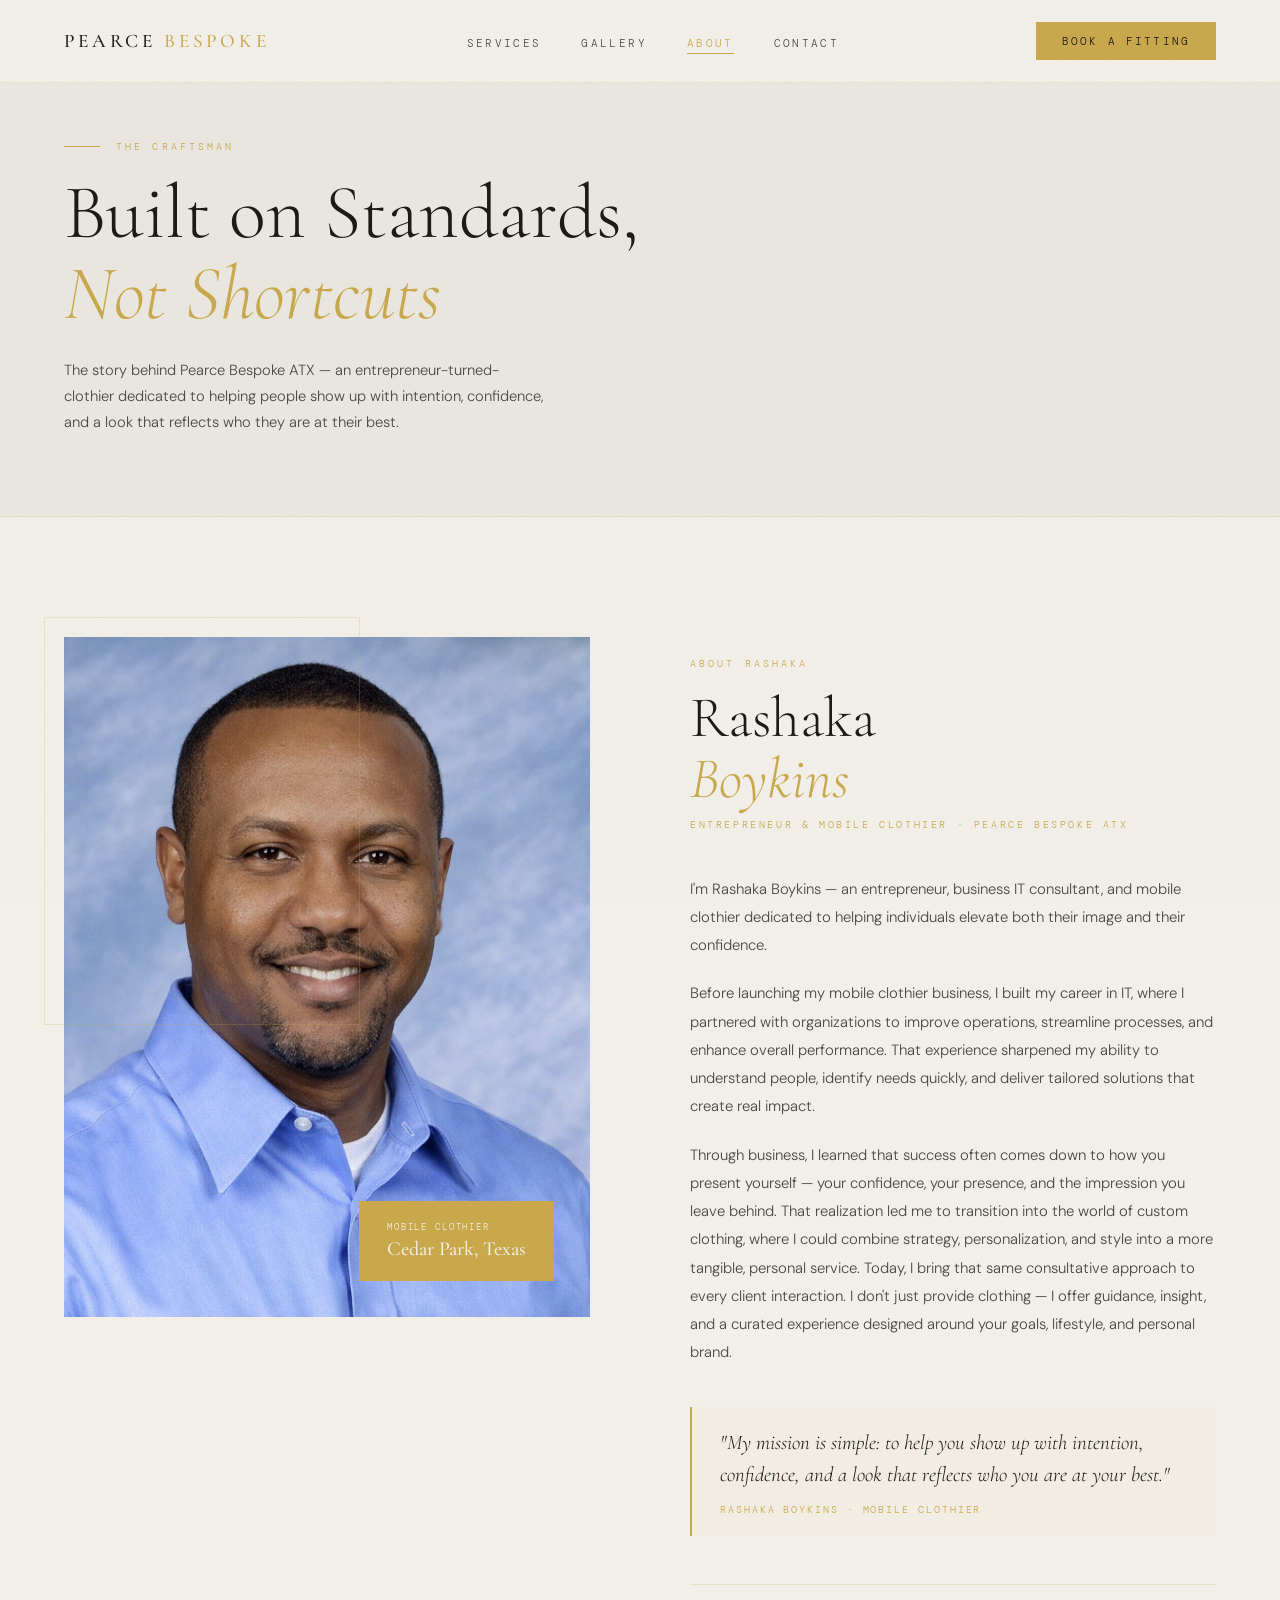
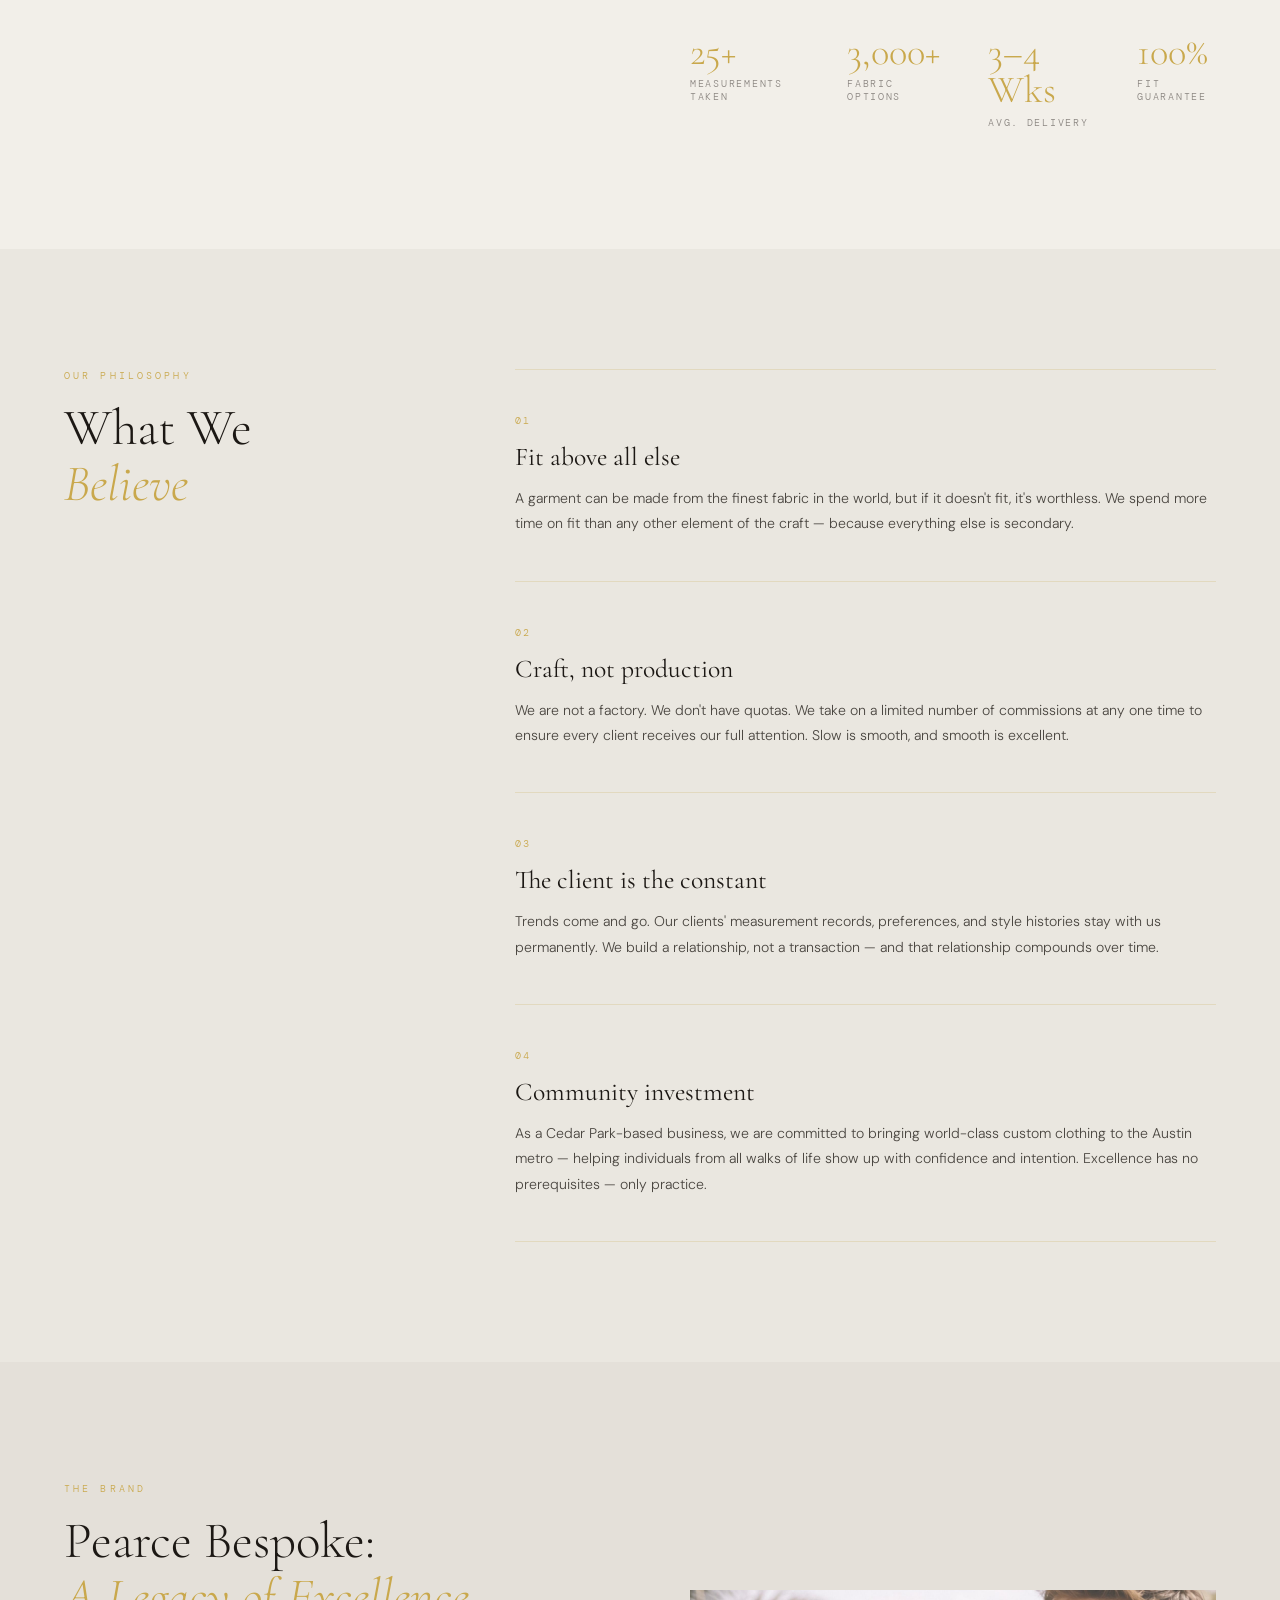
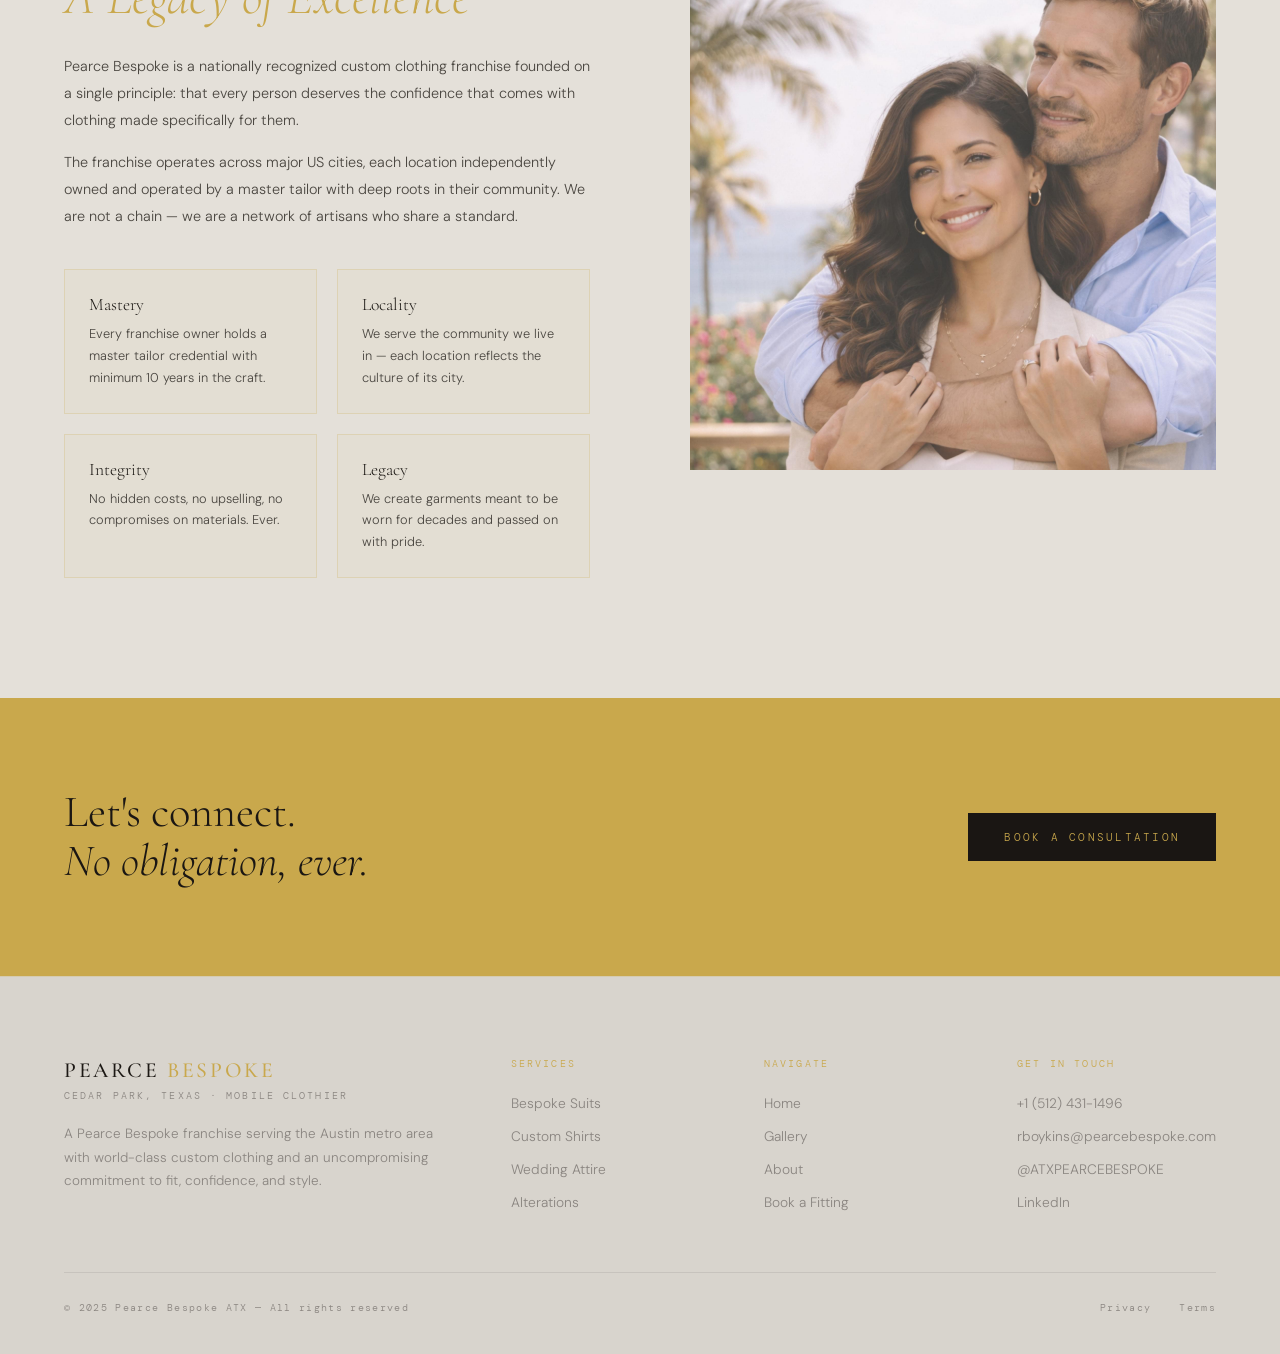
==== about.html @ 3f8a88c0 "Add comprehensive SEO: meta tags, Schema.org, Open Graph, sitemap, robots.txt Every page now has opt" ====
<!DOCTYPE html>
<html lang="en">
<head>
  <meta charset="UTF-8" />
  <meta name="viewport" content="width=device-width, initial-scale=1.0" />
  <title>About Rashaka Boykins | Pearce Bespoke ATX — Cedar Park, Texas</title>
  <meta name="description" content="Meet Rashaka Boykins, owner of Pearce Bespoke ATX in Cedar Park, Texas. A trusted mobile clothier bringing bespoke suits and custom tailoring to Austin-area professionals. Learn about his story and philosophy." />
  <meta name="keywords" content="Rashaka Boykins, Pearce Bespoke ATX owner, bespoke clothier Cedar Park TX, custom tailor Austin Texas, mobile clothier Austin" />
  <meta name="robots" content="index, follow" />
  <link rel="canonical" href="https://pearcebespokeatx.com/about.html" />

  <meta property="og:type" content="profile" />
  <meta property="og:url" content="https://pearcebespokeatx.com/about.html" />
  <meta property="og:title" content="About Rashaka Boykins | Pearce Bespoke ATX" />
  <meta property="og:description" content="Meet Rashaka Boykins, Cedar Park's premier mobile bespoke clothier. Learn about his story, philosophy, and commitment to exceptional craftsmanship." />
  <meta property="og:image" content="https://pearcebespokeatx.com/images/mens-custom-suits-16.webp" />
  <meta name="twitter:card" content="summary_large_image" />
  <meta name="twitter:title" content="About Rashaka Boykins | Pearce Bespoke ATX" />
  <meta name="twitter:description" content="Meet Rashaka Boykins, Cedar Park's premier mobile bespoke clothier." />

  <script type="application/ld+json">
  {
    "@context": "https://schema.org",
    "@type": "AboutPage",
    "name": "About Rashaka Boykins — Pearce Bespoke ATX",
    "url": "https://pearcebespokeatx.com/about.html",
    "mainEntity": {
      "@type": "Person",
      "name": "Rashaka Boykins",
      "jobTitle": "Owner & Bespoke Clothier",
      "worksFor": {
        "@type": "ClothingStore",
        "name": "Pearce Bespoke ATX",
        "url": "https://pearcebespokeatx.com"
      },
      "address": {
        "@type": "PostalAddress",
        "addressLocality": "Cedar Park",
        "addressRegion": "TX",
        "addressCountry": "US"
      }
    }
  }
  </script>

  <link rel="stylesheet" href="styles.css" />
  <style>
    /* OWNER INTRO */
    #owner-intro {
      padding: 120px 64px;
      background: var(--bg-base);
    }
    .owner-layout {
      display: grid;
      grid-template-columns: 1fr 1fr;
      gap: 100px;
      align-items: start;
    }
    .owner-portrait {
      position: relative;
      height: 680px;
      top: 0;
    }
    .owner-portrait-img {
      position: absolute;
      inset: 0;
    }
    .portrait-accent-tl {
      position: absolute;
      top: -20px; left: -20px;
      width: 60%; height: 60%;
      border: 1px solid var(--gold-dim);
      pointer-events: none;
    }
    .portrait-badge {
      position: absolute;
      bottom: 36px; right: 36px;
      background: var(--gold);
      padding: 20px 28px;
      z-index: 2;
    }
    .badge-line1 {
      font-family: var(--mono);
      font-size: 0.58rem;
      letter-spacing: 0.2em;
      text-transform: uppercase;
      color: var(--bg-base);
      margin-bottom: 4px;
    }
    .badge-line2 {
      font-family: var(--serif);
      font-size: 1.25rem;
      font-weight: 500;
      color: var(--bg-base);
    }
    .owner-content { padding-top: 20px; }
    .owner-name {
      font-family: var(--serif);
      font-size: clamp(2.8rem, 4.5vw, 4.2rem);
      font-weight: 300;
      line-height: 1.06;
      color: var(--cream);
      margin-bottom: 8px;
    }
    .owner-name em { font-style: italic; color: var(--gold-light); }
    .owner-title-text {
      font-family: var(--mono);
      font-size: 0.65rem;
      letter-spacing: 0.25em;
      text-transform: uppercase;
      color: var(--gold);
      margin-bottom: 44px;
    }
    .owner-body {
      font-size: 0.93rem;
      line-height: 1.9;
      color: var(--cream-dim);
      margin-bottom: 20px;
    }
    .owner-quote {
      border-left: 2px solid var(--gold);
      padding: 20px 28px;
      margin: 40px 0;
      background: rgba(201,168,76,0.04);
    }
    .owner-quote p {
      font-family: var(--serif);
      font-size: 1.3rem;
      font-style: italic;
      font-weight: 300;
      color: var(--cream);
      line-height: 1.55;
    }
    .owner-quote cite {
      display: block;
      margin-top: 12px;
      font-family: var(--mono);
      font-size: 0.6rem;
      letter-spacing: 0.2em;
      text-transform: uppercase;
      color: var(--gold);
      font-style: normal;
    }
    .owner-stats {
      display: flex;
      gap: 48px;
      margin-top: 48px;
      padding-top: 48px;
      border-top: 1px solid var(--gold-dim);
    }
    .o-stat { display: flex; flex-direction: column; gap: 6px; }
    .o-stat-num {
      font-family: var(--serif);
      font-size: 2.4rem;
      font-weight: 300;
      color: var(--gold);
      line-height: 1;
    }
    .o-stat-label {
      font-family: var(--mono);
      font-size: 0.6rem;
      letter-spacing: 0.18em;
      text-transform: uppercase;
      color: var(--text-muted);
    }

    /* PHILOSOPHY */
    #philosophy {
      background: var(--bg-2);
      padding: 120px 64px;
    }
    .philosophy-layout {
      display: grid;
      grid-template-columns: 1fr 2fr;
      gap: 100px;
      align-items: start;
    }
    .philosophy-left { position: sticky; top: 120px; }
    .philosophy-left .section-title { margin-bottom: 28px; }
    .philosophy-pillars { display: flex; flex-direction: column; }
    .pillar {
      padding: 44px 0;
      border-bottom: 1px solid var(--gold-dim);
    }
    .pillar:first-child { border-top: 1px solid var(--gold-dim); }
    .pillar-num {
      font-family: var(--mono);
      font-size: 0.6rem;
      letter-spacing: 0.22em;
      color: var(--gold);
      margin-bottom: 14px;
    }
    .pillar-title {
      font-family: var(--serif);
      font-size: 1.6rem;
      font-weight: 400;
      color: var(--cream);
      margin-bottom: 14px;
    }
    .pillar-body { font-size: 0.88rem; line-height: 1.8; color: var(--cream-dim); }

    /* FRANCHISE */
    #franchise {
      background: var(--bg-3);
      padding: 120px 64px;
    }
    .franchise-layout {
      display: grid;
      grid-template-columns: 1fr 1fr;
      gap: 100px;
      align-items: center;
    }
    .franchise-content .section-title { margin-bottom: 28px; }
    .franchise-content p { font-size: 0.9rem; line-height: 1.85; color: var(--cream-dim); margin-bottom: 16px; }
    .franchise-img { height: 480px; position: relative; }
    .franchise-frame {
      position: absolute;
      top: -20px; right: -20px;
      width: 70%; height: 70%;
      border: 1px solid var(--gold-dim);
      pointer-events: none;
    }
    .brand-values {
      display: grid;
      grid-template-columns: 1fr 1fr;
      gap: 20px;
      margin-top: 40px;
    }
    .brand-val {
      padding: 24px;
      background: rgba(201,168,76,0.04);
      border: 1px solid var(--gold-dim);
    }
    .brand-val-title {
      font-family: var(--serif);
      font-size: 1.1rem;
      color: var(--cream);
      margin-bottom: 8px;
    }
    .brand-val-body { font-size: 0.8rem; line-height: 1.7; color: var(--cream-dim); }

    /* AWARDS */
    #recognition {
      background: var(--bg-base);
      padding: 100px 64px;
    }
    .recognition-grid {
      display: grid;
      grid-template-columns: repeat(3, 1fr);
      gap: 2px;
      margin-top: 64px;
    }
    .award-card {
      background: var(--bg-2);
      padding: 44px;
      display: flex;
      flex-direction: column;
      gap: 16px;
    }
    .award-year {
      font-family: var(--mono);
      font-size: 0.6rem;
      letter-spacing: 0.22em;
      color: var(--gold);
    }
    .award-title {
      font-family: var(--serif);
      font-size: 1.3rem;
      font-weight: 400;
      color: var(--cream);
      line-height: 1.25;
    }
    .award-org { font-size: 0.82rem; color: var(--text-muted); }

    @media (min-width: 769px) and (max-width: 1024px) {
      #owner-intro { padding: 80px 48px; }
      .owner-layout { grid-template-columns: 1fr 1fr; gap: 48px; }
      .owner-portrait { height: 520px; }
      #philosophy { padding: 80px 48px; }
      .philosophy-layout { grid-template-columns: 1fr 1fr; gap: 48px; }
      #franchise { padding: 80px 48px; }
      .franchise-layout { grid-template-columns: 1fr 1fr; gap: 48px; }
      .brand-values { grid-template-columns: 1fr 1fr; }
      #recognition { padding: 80px 48px; }
      .recognition-grid { grid-template-columns: 1fr 1fr; }
      div[style*="padding: 90px 64px"] { padding: 72px 48px !important; }
    }

    @media (max-width: 768px) {
      #owner-intro { padding: 64px 24px; }
      .owner-layout { grid-template-columns: 1fr; gap: 48px; }
      .owner-portrait { height: 460px; }
      .portrait-accent-tl { display: none; }
      .owner-stats { flex-wrap: wrap; gap: 28px; }
      #philosophy { padding: 72px 24px; }
      .philosophy-layout { grid-template-columns: 1fr; gap: 40px; }
      .philosophy-left { position: static; }
      #franchise { padding: 72px 24px; }
      .franchise-layout { grid-template-columns: 1fr; gap: 48px; }
      .franchise-img { height: 320px; }
      .franchise-frame { display: none; }
      .brand-values { grid-template-columns: 1fr; }
      #recognition { padding: 72px 24px; }
      .recognition-grid { grid-template-columns: 1fr; }
      div[style*="padding: 90px 64px"] { padding: 60px 24px !important; flex-direction: column; gap: 28px; }
    }
  </style>
</head>
<body>

<nav id="nav" class="solid">
  <a href="index.html" class="nav-logo">Pearce <span>Bespoke</span></a>
  <ul class="nav-links">
    <li><a href="services.html">Services</a></li>
    <li><a href="gallery.html">Gallery</a></li>
    <li><a href="about.html" class="active">About</a></li>
    <li><a href="contact.html">Contact</a></li>
  </ul>
  <a href="contact.html" class="nav-cta">Book a Fitting</a>
  <button class="nav-hamburger" id="hamburger" aria-label="Open menu">
    <span></span><span></span><span></span>
  </button>
</nav>

<div class="mobile-menu" id="mobile-menu">
  <ul class="mobile-menu-links">
    <li><a href="services.html">Services</a></li>
    <li><a href="gallery.html">Gallery</a></li>
    <li><a href="about.html" class="active">About</a></li>
    <li><a href="contact.html">Contact</a></li>
  </ul>
  <a href="contact.html" class="btn-primary">Book a Fitting</a>
  <div class="mobile-menu-footer">Cedar Park, Texas · By Appointment</div>
</div>

<div class="page-hero">
  <div class="page-hero-bg"></div>
  <div class="page-eyebrow fade-up d1">The Craftsman</div>
  <h1 class="page-title fade-up d2">Built on Standards,<br><em>Not Shortcuts</em></h1>
  <p class="page-subtitle fade-up d3">The story behind Pearce Bespoke ATX — an entrepreneur-turned-clothier dedicated to helping people show up with intention, confidence, and a look that reflects who they are at their best.</p>
</div>

<!-- OWNER INTRO -->
<section id="owner-intro">
  <div class="owner-layout">
    <div class="owner-portrait reveal">
      <div class="owner-portrait-img" style="background-image: url('images/Rashaka%20Headshot%20Photo.png'); background-size: cover; background-position: center top;"></div>
      <div class="portrait-accent-tl"></div>
      <div class="portrait-badge">
        <div class="badge-line1">Mobile Clothier</div>
        <div class="badge-line2">Cedar Park, Texas</div>
      </div>
    </div>

    <div class="owner-content">
      <div class="section-eyebrow reveal">About Rashaka</div>
      <h2 class="owner-name reveal">Rashaka<br><em>Boykins</em></h2>
      <div class="owner-title-text reveal">Entrepreneur & Mobile Clothier · Pearce Bespoke ATX</div>

      <p class="owner-body reveal">I'm Rashaka Boykins — an entrepreneur, business IT consultant, and mobile clothier dedicated to helping individuals elevate both their image and their confidence.</p>

      <p class="owner-body reveal">Before launching my mobile clothier business, I built my career in IT, where I partnered with organizations to improve operations, streamline processes, and enhance overall performance. That experience sharpened my ability to understand people, identify needs quickly, and deliver tailored solutions that create real impact.</p>

      <p class="owner-body reveal">Through business, I learned that success often comes down to how you present yourself — your confidence, your presence, and the impression you leave behind. That realization led me to transition into the world of custom clothing, where I could combine strategy, personalization, and style into a more tangible, personal service. Today, I bring that same consultative approach to every client interaction. I don't just provide clothing — I offer guidance, insight, and a curated experience designed around your goals, lifestyle, and personal brand.</p>

      <div class="owner-quote reveal">
        <p>"My mission is simple: to help you show up with intention, confidence, and a look that reflects who you are at your best."</p>
        <cite>Rashaka Boykins · Mobile Clothier</cite>
      </div>

      <div class="owner-stats reveal">
        <div class="o-stat"><span class="o-stat-num">25+</span><span class="o-stat-label">Measurements Taken</span></div>
        <div class="o-stat"><span class="o-stat-num">3,000+</span><span class="o-stat-label">Fabric Options</span></div>
        <div class="o-stat"><span class="o-stat-num">3–4 Wks</span><span class="o-stat-label">Avg. Delivery</span></div>
        <div class="o-stat"><span class="o-stat-num">100%</span><span class="o-stat-label">Fit Guarantee</span></div>
      </div>
    </div>
  </div>
</section>

<!-- PHILOSOPHY -->
<section id="philosophy">
  <div class="philosophy-layout">
    <div class="philosophy-left reveal">
      <div class="section-eyebrow">Our Philosophy</div>
      <h2 class="section-title">What We<br><em>Believe</em></h2>
    </div>
    <div class="philosophy-pillars">
      <div class="pillar reveal">
        <div class="pillar-num">01</div>
        <div class="pillar-title">Fit above all else</div>
        <div class="pillar-body">A garment can be made from the finest fabric in the world, but if it doesn't fit, it's worthless. We spend more time on fit than any other element of the craft — because everything else is secondary.</div>
      </div>
      <div class="pillar reveal">
        <div class="pillar-num">02</div>
        <div class="pillar-title">Craft, not production</div>
        <div class="pillar-body">We are not a factory. We don't have quotas. We take on a limited number of commissions at any one time to ensure every client receives our full attention. Slow is smooth, and smooth is excellent.</div>
      </div>
      <div class="pillar reveal">
        <div class="pillar-num">03</div>
        <div class="pillar-title">The client is the constant</div>
        <div class="pillar-body">Trends come and go. Our clients' measurement records, preferences, and style histories stay with us permanently. We build a relationship, not a transaction — and that relationship compounds over time.</div>
      </div>
      <div class="pillar reveal">
        <div class="pillar-num">04</div>
        <div class="pillar-title">Community investment</div>
        <div class="pillar-body">As a Cedar Park-based business, we are committed to bringing world-class custom clothing to the Austin metro — helping individuals from all walks of life show up with confidence and intention. Excellence has no prerequisites — only practice.</div>
      </div>
    </div>
  </div>
</section>

<!-- FRANCHISE -->
<section id="franchise">
  <div class="franchise-layout">
    <div class="franchise-content">
      <div class="section-eyebrow reveal">The Brand</div>
      <h2 class="section-title reveal">Pearce Bespoke:<br><em>A Legacy of Excellence</em></h2>
      <p class="reveal">Pearce Bespoke is a nationally recognized custom clothing franchise founded on a single principle: that every person deserves the confidence that comes with clothing made specifically for them.</p>
      <p class="reveal">The franchise operates across major US cities, each location independently owned and operated by a master tailor with deep roots in their community. We are not a chain — we are a network of artisans who share a standard.</p>
      <div class="brand-values reveal">
        <div class="brand-val">
          <div class="brand-val-title">Mastery</div>
          <div class="brand-val-body">Every franchise owner holds a master tailor credential with minimum 10 years in the craft.</div>
        </div>
        <div class="brand-val">
          <div class="brand-val-title">Locality</div>
          <div class="brand-val-body">We serve the community we live in — each location reflects the culture of its city.</div>
        </div>
        <div class="brand-val">
          <div class="brand-val-title">Integrity</div>
          <div class="brand-val-body">No hidden costs, no upselling, no compromises on materials. Ever.</div>
        </div>
        <div class="brand-val">
          <div class="brand-val-title">Legacy</div>
          <div class="brand-val-body">We create garments meant to be worn for decades and passed on with pride.</div>
        </div>
      </div>
    </div>
    <div class="franchise-img reveal" style="position: relative; overflow: hidden;">
      <div class="franchise-frame"></div>
      <div style="position: absolute; inset: 0; background-image: url('images/hero_couple.jpg'); background-size: cover; background-position: center 30%;"></div>
    </div>
  </div>
</section>


<!-- CTA -->
<div style="background: var(--gold); padding: 90px 64px; display: flex; align-items: center; justify-content: space-between;" class="reveal">
  <div style="font-family: var(--serif); font-size: clamp(2rem,3.5vw,3.2rem); font-weight:300; color: var(--on-gold); line-height:1.1;">
    Let's connect.<br><em>No obligation, ever.</em>
  </div>
  <a href="contact.html" style="font-family:var(--mono);font-size:0.7rem;letter-spacing:0.2em;text-transform:uppercase;color:var(--gold);background:var(--on-gold);padding:17px 36px;text-decoration:none;" onmouseover="this.style.background='#2a2520'" onmouseout="this.style.background='var(--on-gold)'">Book a Consultation</a>
</div>

<footer>
  <div class="footer-top">
    <div>
      <div class="footer-brand">Pearce <span>Bespoke</span></div>
      <div class="footer-tagline">Cedar Park, Texas · Mobile Clothier</div>
      <p class="footer-about">A Pearce Bespoke franchise serving the Austin metro area with world-class custom clothing and an uncompromising commitment to fit, confidence, and style.</p>
    </div>
    <div>
      <div class="footer-col-title">Services</div>
      <ul class="footer-links">
        <li><a href="services.html">Bespoke Suits</a></li>
        <li><a href="services.html">Custom Shirts</a></li>
        <li><a href="services.html">Wedding Attire</a></li>
        <li><a href="services.html">Alterations</a></li>
      </ul>
    </div>
    <div>
      <div class="footer-col-title">Navigate</div>
      <ul class="footer-links">
        <li><a href="index.html">Home</a></li>
        <li><a href="gallery.html">Gallery</a></li>
        <li><a href="about.html">About</a></li>
        <li><a href="contact.html">Book a Fitting</a></li>
      </ul>
    </div>
    <div>
      <div class="footer-col-title">Get in Touch</div>
      <ul class="footer-links">
        <li><a href="tel:+15124311496">+1 (512) 431-1496</a></li>
        <li><a href="mailto:rboykins@pearcebespoke.com">rboykins@pearcebespoke.com</a></li>
        <li><a href="https://www.instagram.com/atxpearcebespoke" target="_blank">@ATXPEARCEBESPOKE</a></li>
        <li><a href="https://www.linkedin.com/company/111337158/" target="_blank">LinkedIn</a></li>
      </ul>
    </div>
  </div>
  <div class="footer-bottom">
    <div class="footer-copy">© 2025 Pearce Bespoke ATX — All rights reserved</div>
    <div class="footer-legal"><a href="#">Privacy</a><a href="#">Terms</a></div>
  </div>
</footer>

<script>
  const nav = document.getElementById('nav');
  let lastScrollY = 0;
  window.addEventListener('scroll', () => {
    const y = window.scrollY;
    if (y > lastScrollY && y > 100) nav.classList.add('nav-hidden');
    else nav.classList.remove('nav-hidden');
    if (y > 60) nav.classList.remove('solid');
    else nav.classList.add('solid');
    lastScrollY = y;
  });
  const hamburger = document.getElementById('hamburger');
  const mobileMenu = document.getElementById('mobile-menu');
  hamburger.addEventListener('click', () => {
    hamburger.classList.toggle('open');
    mobileMenu.classList.toggle('open');
    document.body.style.overflow = mobileMenu.classList.contains('open') ? 'hidden' : '';
  });
  mobileMenu.querySelectorAll('a').forEach(a => a.addEventListener('click', () => {
    hamburger.classList.remove('open');
    mobileMenu.classList.remove('open');
    document.body.style.overflow = '';
  }));
  const reveals = document.querySelectorAll('.reveal');
  const obs = new IntersectionObserver(entries => {
    entries.forEach(e => { if (e.isIntersecting) { e.target.classList.add('visible'); obs.unobserve(e.target); } });
  }, { threshold: 0.07 });
  reveals.forEach(el => obs.observe(el));
</script>
</body>
</html>
---- styles.css ----
/* ── PEARCE BESPOKE — Shared Stylesheet ── */
@import url('https://fonts.googleapis.com/css2?family=Cormorant+Garamond:ital,wght@0,300;0,400;0,500;0,600;1,300;1,400;1,500&family=DM+Sans:wght@300;400;500&family=DM+Mono:wght@300;400&display=swap');

:root {
  --gold: #c9a84c;
  --gold-light: #c9a84c;
  --gold-dim: rgba(201,168,76,0.22);
  --bg-base: #F2EFE9;
  --bg-2: #EAE7E0;
  --bg-3: #E4E0D9;
  --cream: #1C1814;
  --cream-dim: #4A4640;
  --text-muted: #8A8580;
  --on-gold: #1a1613;
  --serif: 'Cormorant Garamond', Georgia, serif;
  --sans: 'DM Sans', system-ui, sans-serif;
  --mono: 'DM Mono', monospace;
}

*, *::before, *::after { box-sizing: border-box; margin: 0; padding: 0; }
html { scroll-behavior: smooth; }

body {
  background: var(--bg-base);
  color: var(--cream);
  font-family: var(--sans);
  font-weight: 300;
  overflow-x: hidden;
}

/* Grain overlay */
body::before {
  content: '';
  position: fixed;
  inset: 0;
  pointer-events: none;
  z-index: 9999;
  opacity: 0.03;
  background-image: url("data:image/svg+xml,%3Csvg viewBox='0 0 256 256' xmlns='http://www.w3.org/2000/svg'%3E%3Cfilter id='n'%3E%3CfeTurbulence type='fractalNoise' baseFrequency='0.9' numOctaves='4' stitchTiles='stitch'/%3E%3C/filter%3E%3Crect width='100%25' height='100%25' filter='url(%23n)'/%3E%3C/svg%3E");
  background-size: 200px 200px;
}

/* ── NAV ── */
nav {
  position: fixed;
  top: 0; left: 0; right: 0;
  z-index: 1000;
  display: flex;
  align-items: center;
  justify-content: space-between;
  padding: 22px 64px;
  background: var(--bg-base);
  border-bottom: 1px solid var(--gold-dim);
  transition: transform 0.35s ease;
}
nav.nav-hidden { transform: translateY(-100%); }
/* Keep .scrolled and .solid for backwards compat — no visual change needed */
nav.scrolled, nav.solid { background: var(--bg-base); }
.nav-logo {
  font-family: var(--serif);
  font-weight: 500;
  font-size: 1.2rem;
  letter-spacing: 0.2em;
  text-transform: uppercase;
  color: var(--cream);
  text-decoration: none;
}
.nav-logo span { color: var(--gold); }
.nav-links { display: flex; gap: 40px; list-style: none; }
.nav-links a {
  font-family: var(--mono);
  font-size: 0.67rem;
  letter-spacing: 0.22em;
  text-transform: uppercase;
  color: var(--cream-dim);
  text-decoration: none;
  transition: color 0.2s;
  position: relative;
}
.nav-links a::after {
  content: '';
  position: absolute;
  bottom: -4px; left: 0; right: 0;
  height: 1px;
  background: var(--gold);
  transform: scaleX(0);
  transform-origin: left;
  transition: transform 0.3s;
}
.nav-links a:hover, .nav-links a.active { color: var(--gold); }
.nav-links a:hover::after, .nav-links a.active::after { transform: scaleX(1); }
.nav-cta {
  font-family: var(--mono);
  font-size: 0.67rem;
  letter-spacing: 0.2em;
  text-transform: uppercase;
  color: var(--on-gold);
  background: var(--gold);
  padding: 12px 26px;
  text-decoration: none;
  transition: background 0.2s, transform 0.2s;
}
.nav-cta:hover { background: var(--gold-light); transform: translateY(-1px); }

/* ── MARQUEE ── */
.marquee-strip {
  background: var(--gold);
  padding: 13px 0;
  overflow: hidden;
  white-space: nowrap;
}
.marquee-inner {
  display: inline-flex;
  animation: marquee 24s linear infinite;
}
.marquee-item {
  font-family: var(--serif);
  font-size: 0.85rem;
  font-weight: 500;
  letter-spacing: 0.15em;
  text-transform: uppercase;
  color: var(--bg-base);
  padding: 0 36px;
}
.marquee-dot { color: rgba(11,11,14,0.3); padding: 0 6px; }
@keyframes marquee {
  from { transform: translateX(0); }
  to { transform: translateX(-50%); }
}

/* ── PAGE HERO (interior pages) ── */
.page-hero {
  min-height: 44vh;
  display: flex;
  flex-direction: column;
  justify-content: flex-end;
  padding: 140px 64px 80px;
  position: relative;
  overflow: hidden;
  background: var(--bg-2);
  border-bottom: 1px solid var(--gold-dim);
}
.page-hero-bg {
  position: absolute;
  inset: 0;
  background: repeating-linear-gradient(
    -45deg, transparent, transparent 40px,
    rgba(201,168,76,0.025) 40px, rgba(201,168,76,0.025) 41px
  );
}
.page-eyebrow {
  font-family: var(--mono);
  font-size: 0.65rem;
  letter-spacing: 0.3em;
  text-transform: uppercase;
  color: var(--gold);
  margin-bottom: 20px;
  display: flex;
  align-items: center;
  gap: 16px;
  position: relative;
}
.page-eyebrow::before {
  content: '';
  width: 36px; height: 1px;
  background: var(--gold);
}
.page-title {
  font-family: var(--serif);
  font-size: clamp(3rem, 6vw, 5.5rem);
  font-weight: 300;
  line-height: 1.05;
  color: var(--cream);
  position: relative;
}
.page-title em { font-style: italic; color: var(--gold-light); }
.page-subtitle {
  font-size: 0.92rem;
  line-height: 1.75;
  color: var(--cream-dim);
  max-width: 480px;
  margin-top: 24px;
  position: relative;
}

/* ── SECTION UTILITIES ── */
.section-eyebrow {
  font-family: var(--mono);
  font-size: 0.65rem;
  letter-spacing: 0.3em;
  text-transform: uppercase;
  color: var(--gold);
  margin-bottom: 18px;
}
.section-title {
  font-family: var(--serif);
  font-size: clamp(2.4rem, 4vw, 3.8rem);
  font-weight: 300;
  line-height: 1.1;
  color: var(--cream);
}
.section-title em { font-style: italic; color: var(--gold); }

/* ── BUTTONS ── */
.btn-primary {
  font-family: var(--mono);
  font-size: 0.7rem;
  letter-spacing: 0.2em;
  text-transform: uppercase;
  color: var(--on-gold);
  background: var(--gold);
  padding: 17px 36px;
  text-decoration: none;
  display: inline-block;
  transition: background 0.2s, transform 0.2s;
}
.btn-primary:hover { background: var(--gold-light); transform: translateY(-2px); }
.btn-ghost {
  font-family: var(--mono);
  font-size: 0.7rem;
  letter-spacing: 0.2em;
  text-transform: uppercase;
  color: var(--cream-dim);
  text-decoration: none;
  display: inline-flex;
  align-items: center;
  gap: 12px;
  transition: color 0.2s;
}
.btn-ghost::after { content: '→'; transition: transform 0.2s; }
.btn-ghost:hover { color: var(--gold); }
.btn-ghost:hover::after { transform: translateX(4px); }
.btn-outline {
  font-family: var(--mono);
  font-size: 0.7rem;
  letter-spacing: 0.2em;
  text-transform: uppercase;
  color: var(--gold);
  border: 1px solid var(--gold-dim);
  padding: 16px 32px;
  text-decoration: none;
  display: inline-block;
  transition: background 0.2s, color 0.2s;
}
.btn-outline:hover { background: var(--gold); color: var(--on-gold); }

/* ── IMAGE PLACEHOLDER ── */
.img-placeholder {
  position: relative;
  overflow: hidden;
  background: #D8D4CD;
  display: flex;
  align-items: center;
  justify-content: center;
  flex-direction: column;
  gap: 12px;
}
.img-placeholder::after {
  content: '';
  position: absolute;
  inset: 0;
  background: repeating-linear-gradient(
    -45deg, transparent, transparent 24px,
    rgba(201,168,76,0.035) 24px, rgba(201,168,76,0.035) 25px
  );
}
.placeholder-label {
  font-family: var(--mono);
  font-size: 0.6rem;
  letter-spacing: 0.18em;
  text-transform: uppercase;
  color: var(--text-muted);
  text-align: center;
  line-height: 2;
  z-index: 1;
  pointer-events: none;
}
.placeholder-icon { z-index: 1; opacity: 0.2; }

/* ── FOOTER ── */
footer {
  background: #D8D4CD;
  padding: 80px 64px 40px;
  border-top: 1px solid var(--gold-dim);
}
.footer-top {
  display: grid;
  grid-template-columns: 2fr 1fr 1fr 1fr;
  gap: 60px;
  margin-bottom: 60px;
}
.footer-brand {
  font-family: var(--serif);
  font-size: 1.35rem;
  font-weight: 500;
  letter-spacing: 0.12em;
  text-transform: uppercase;
  color: var(--cream);
  margin-bottom: 6px;
}
.footer-brand span { color: var(--gold); }
.footer-tagline {
  font-family: var(--mono);
  font-size: 0.6rem;
  letter-spacing: 0.22em;
  text-transform: uppercase;
  color: var(--text-muted);
  margin-bottom: 20px;
}
.footer-about { font-size: 0.84rem; line-height: 1.75; color: var(--text-muted); }
.footer-col-title {
  font-family: var(--mono);
  font-size: 0.62rem;
  letter-spacing: 0.22em;
  text-transform: uppercase;
  color: var(--gold);
  margin-bottom: 22px;
}
.footer-links { list-style: none; display: flex; flex-direction: column; gap: 12px; }
.footer-links a {
  font-size: 0.86rem;
  color: var(--text-muted);
  text-decoration: none;
  transition: color 0.2s;
}
.footer-links a:hover { color: var(--cream); }
.footer-bottom {
  display: flex;
  align-items: center;
  justify-content: space-between;
  padding-top: 28px;
  border-top: 1px solid rgba(0,0,0,0.08);
}
.footer-copy {
  font-family: var(--mono);
  font-size: 0.6rem;
  letter-spacing: 0.14em;
  color: var(--text-muted);
}
.footer-legal { display: flex; gap: 28px; }
.footer-legal a {
  font-family: var(--mono);
  font-size: 0.6rem;
  letter-spacing: 0.14em;
  color: var(--text-muted);
  text-decoration: none;
  transition: color 0.2s;
}
.footer-legal a:hover { color: var(--gold); }

/* ── SCROLL REVEAL ── */
.reveal {
  opacity: 0;
  transform: translateY(22px);
  transition: opacity 0.75s ease, transform 0.75s ease;
}
.reveal.visible { opacity: 1; transform: translateY(0); }

/* ── ANIMATIONS ── */
@keyframes fadeUp {
  from { opacity: 0; transform: translateY(28px); }
  to { opacity: 1; transform: translateY(0); }
}
.fade-up { opacity: 0; animation: fadeUp 0.85s ease forwards; }
.d1 { animation-delay: 0.1s; }
.d2 { animation-delay: 0.25s; }
.d3 { animation-delay: 0.42s; }
.d4 { animation-delay: 0.58s; }
.d5 { animation-delay: 0.72s; }

/* ── HAMBURGER BUTTON ── */
.nav-hamburger {
  display: none;
  flex-direction: column;
  gap: 5px;
  cursor: pointer;
  background: none;
  border: none;
  padding: 4px;
  z-index: 1002;
  position: relative;
}
.nav-hamburger span {
  display: block;
  width: 26px;
  height: 1.5px;
  background: var(--cream);
  transition: transform 0.35s ease, opacity 0.3s ease;
  transform-origin: center;
}
.nav-hamburger.open span:nth-child(1) { transform: translateY(6.5px) rotate(45deg); }
.nav-hamburger.open span:nth-child(2) { opacity: 0; transform: scaleX(0); }
.nav-hamburger.open span:nth-child(3) { transform: translateY(-6.5px) rotate(-45deg); }

/* ── MOBILE MENU ── */
.mobile-menu {
  position: fixed;
  inset: 0;
  background: var(--bg-base);
  z-index: 1001;
  display: flex;
  flex-direction: column;
  align-items: center;
  justify-content: center;
  gap: 0;
  transform: translateX(100%);
  transition: transform 0.45s cubic-bezier(0.76, 0, 0.24, 1);
  pointer-events: none;
}
.mobile-menu.open {
  transform: translateX(0);
  pointer-events: all;
}
.mobile-menu-links {
  display: flex;
  flex-direction: column;
  align-items: center;
  gap: 4px;
  margin-bottom: 44px;
  list-style: none;
}
.mobile-menu-links a {
  font-family: var(--serif);
  font-size: 3rem;
  font-weight: 300;
  color: var(--cream);
  text-decoration: none;
  letter-spacing: 0.02em;
  transition: color 0.2s;
  padding: 8px 0;
  display: block;
}
.mobile-menu-links a:hover,
.mobile-menu-links a.active { color: var(--gold); }
.mobile-menu-footer {
  position: absolute;
  bottom: 40px;
  font-family: var(--mono);
  font-size: 0.58rem;
  letter-spacing: 0.22em;
  text-transform: uppercase;
  color: var(--text-muted);
}

/* ── TABLET (769px – 1024px) ── */
@media (min-width: 769px) and (max-width: 1024px) {
  nav { padding: 20px 40px; }
  .page-hero { padding: 120px 40px 64px; }
  .page-title { font-size: clamp(2.6rem, 6vw, 4rem); }
  footer { padding: 64px 40px 36px; }
  .footer-top { grid-template-columns: 1fr 1fr; gap: 40px; }
  .footer-top > div:first-child { grid-column: span 2; }
  .footer-bottom { flex-wrap: wrap; gap: 12px; }
}

/* ── GLOBAL MOBILE RESPONSIVE (≤768px) ── */
@media (max-width: 768px) {
  /* Nav */
  nav { padding: 18px 20px; }
  .nav-links, .nav-cta { display: none !important; }
  .nav-hamburger { display: flex; }
  .nav-logo { font-size: 1.05rem; }

  /* Page hero */
  .page-hero { padding: 96px 20px 52px; min-height: 34vh; }
  .page-title { font-size: clamp(2.2rem, 9vw, 3rem); }
  .page-subtitle { font-size: 0.84rem; margin-top: 14px; }

  /* Marquee */
  .marquee-strip { padding: 10px 0; }
  .marquee-item { font-size: 0.75rem; padding: 0 22px; }

  /* Footer */
  footer { padding: 48px 20px 28px; }
  .footer-top { grid-template-columns: 1fr 1fr; gap: 28px; }
  .footer-top > div:first-child { grid-column: span 2; }
  .footer-bottom { flex-direction: column; gap: 10px; text-align: center; }
  .footer-legal { justify-content: center; }
}

/* ── SMALL PHONES (≤375px) ── */
@media (max-width: 375px) {
  nav { padding: 16px 16px; }
  .nav-logo { font-size: 0.95rem; letter-spacing: 0.15em; }
  .page-hero { padding: 88px 16px 44px; }
  .page-title { font-size: clamp(2rem, 9vw, 2.6rem); }
  footer { padding: 44px 16px 24px; }
  .footer-top { grid-template-columns: 1fr; }
  .footer-top > div:first-child { grid-column: span 1; }
}

/* ── LARGE DESKTOP (≥1440px) ── */
@media (min-width: 1440px) {
  nav { padding: 24px 80px; }
  footer { padding: 100px 80px 48px; }
}
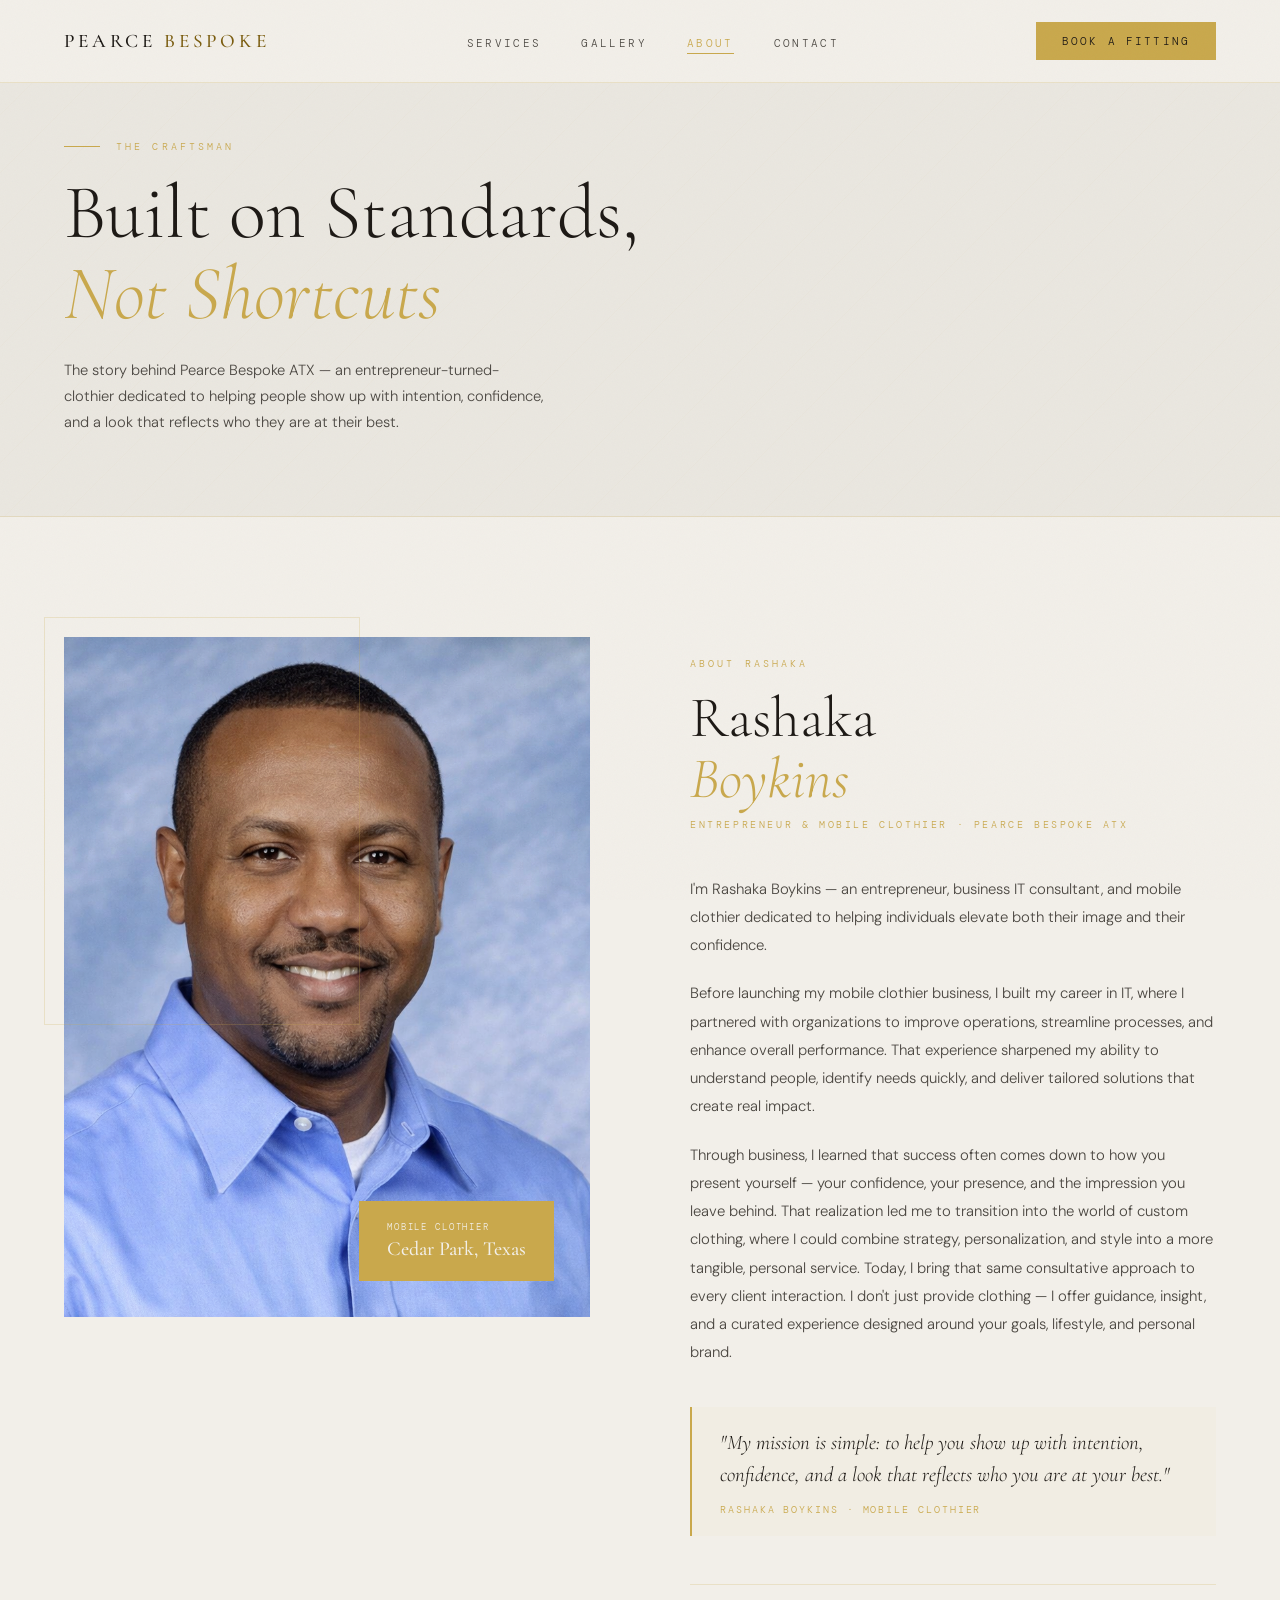
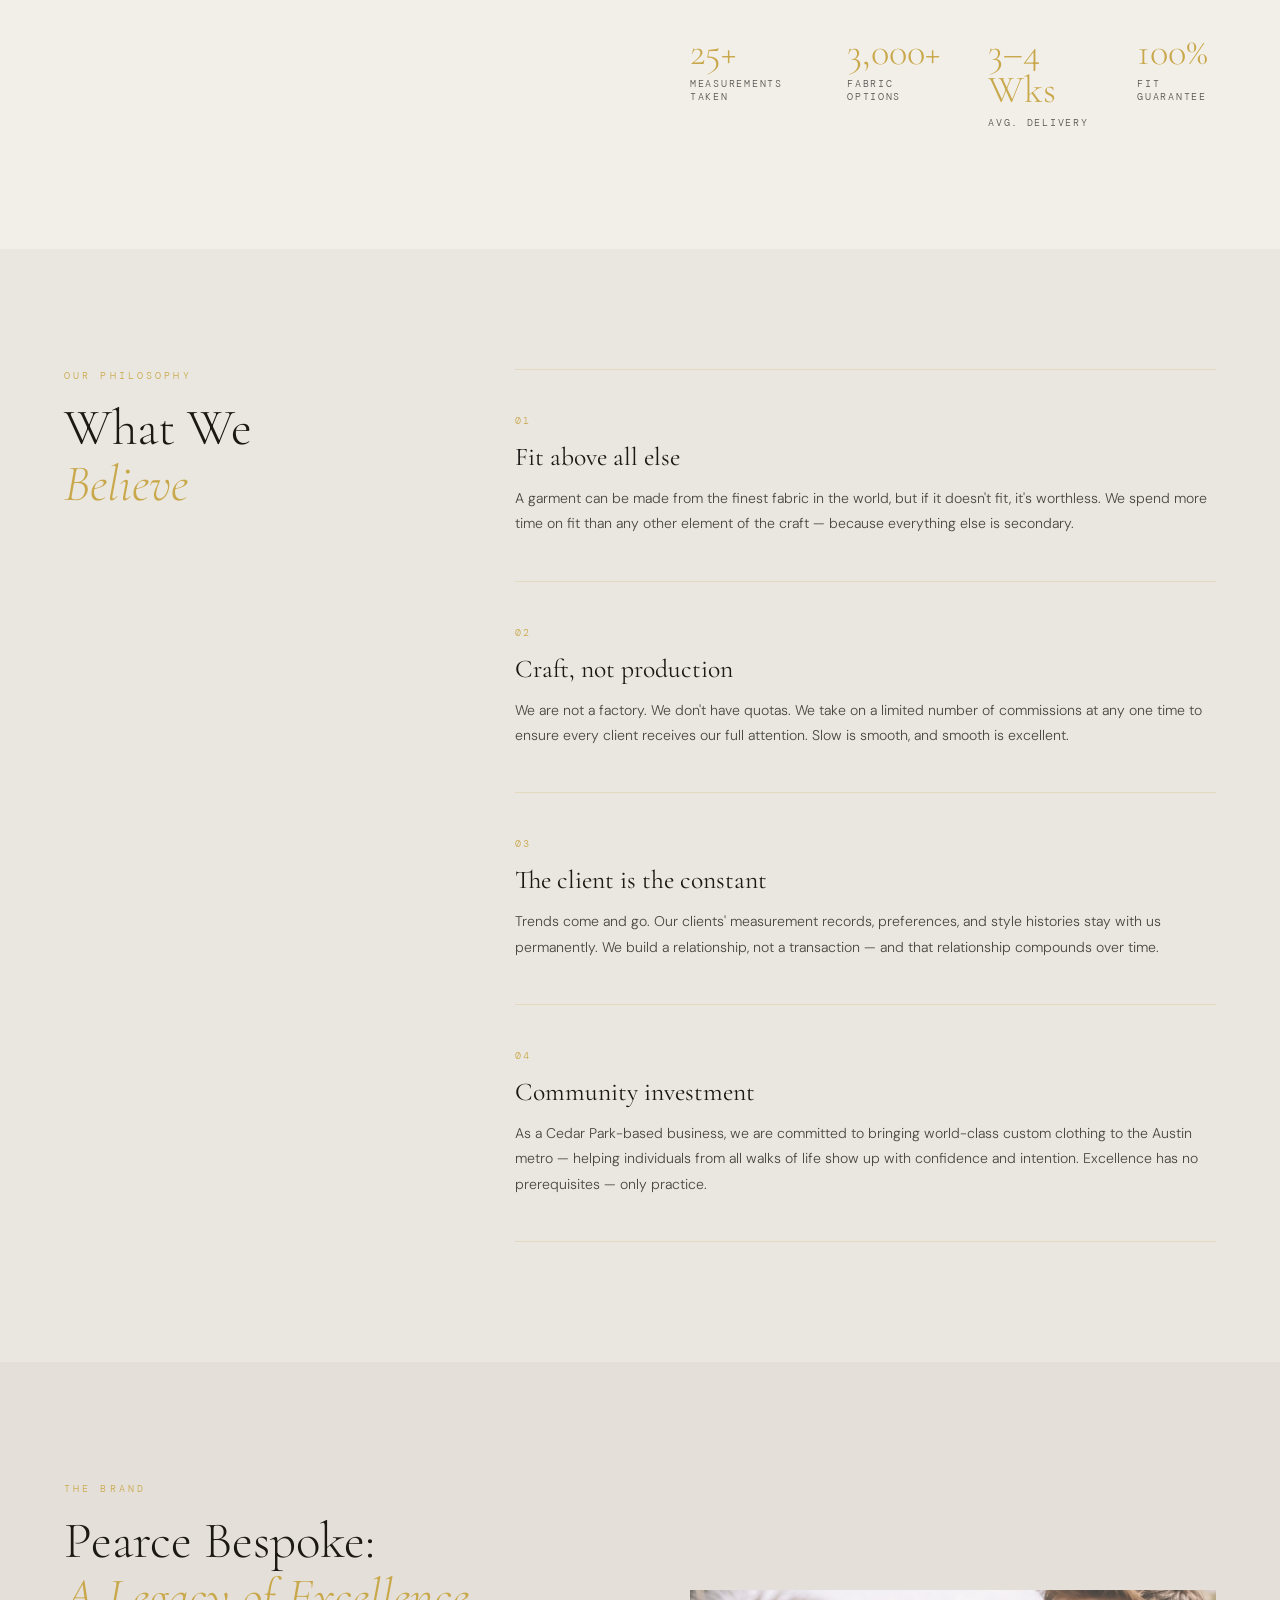
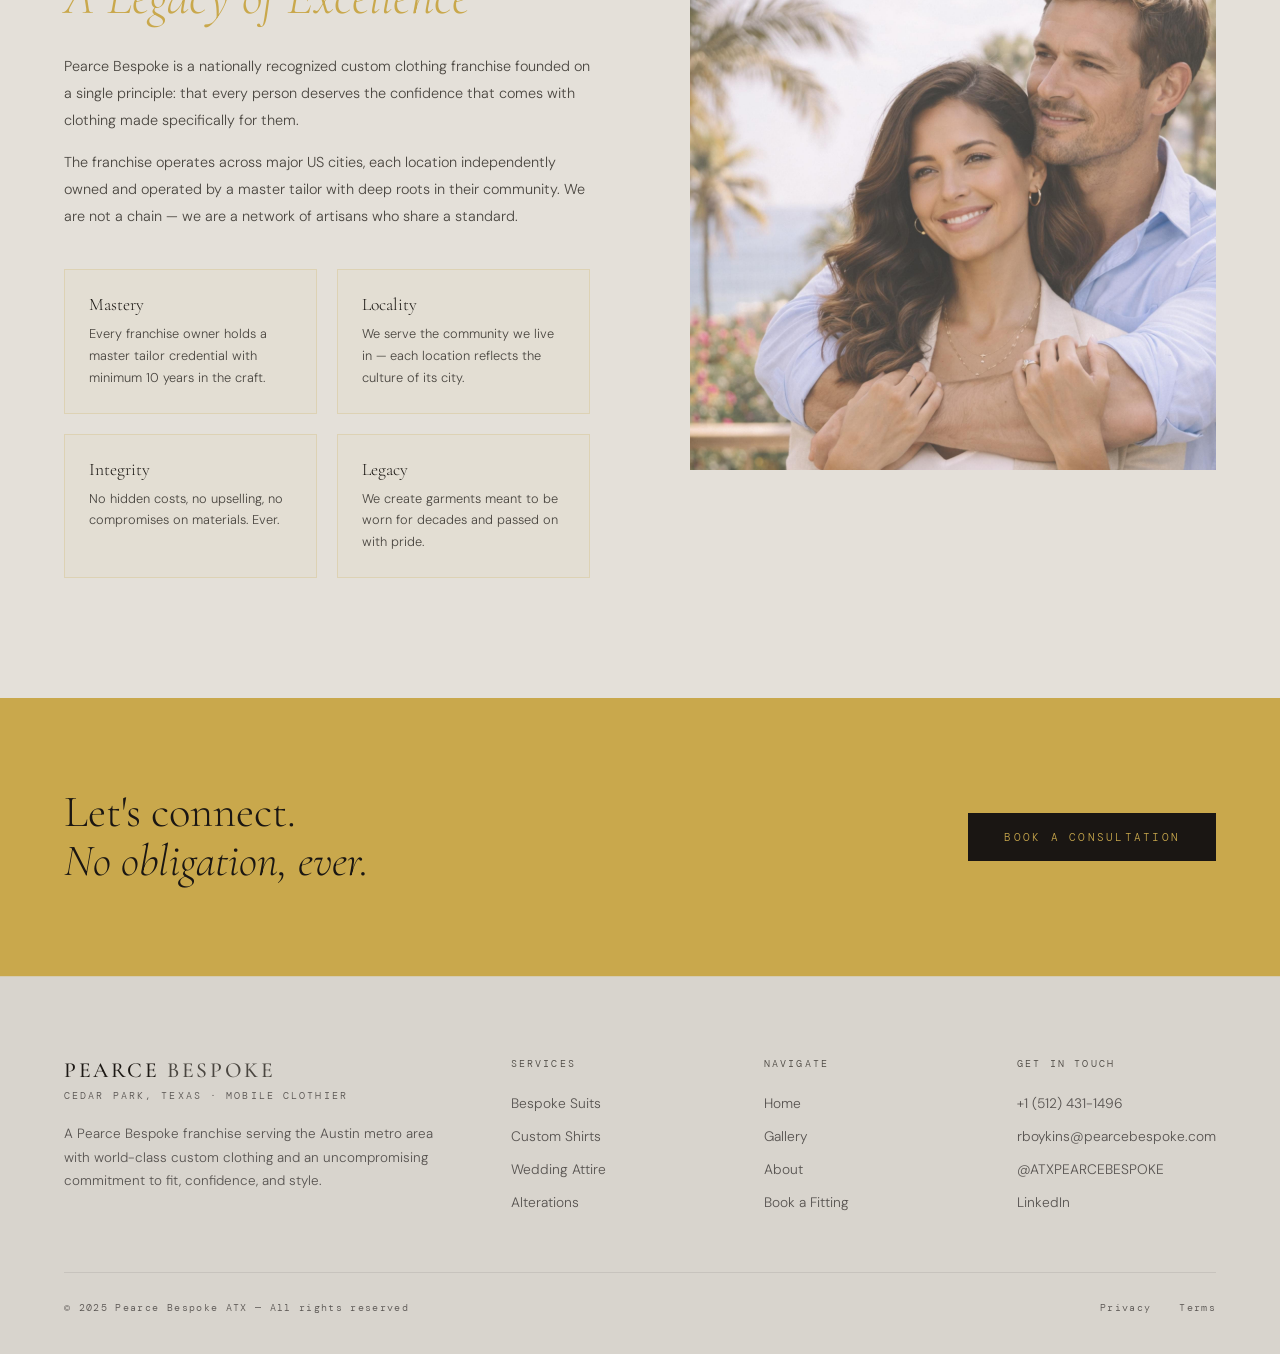
==== commit df327033: "Fix all Lighthouse issues: performance, contrast, accessibility Performance: - Resize gallery tease " ====
--- a/about.html
+++ b/about.html
@@ -43,6 +43,10 @@
   }
   </script>
 
+  <link rel="preconnect" href="https://fonts.googleapis.com">
+  <link rel="preconnect" href="https://fonts.gstatic.com" crossorigin>
+  <link rel="preload" as="style" href="https://fonts.googleapis.com/css2?family=Cormorant+Garamond:ital,wght@0,300;0,400;0,500;0,600;1,300;1,400;1,500&family=DM+Sans:wght@300;400;500&family=DM+Mono:wght@300;400&display=swap" onload="this.rel='stylesheet'">
+  <noscript><link rel="stylesheet" href="https://fonts.googleapis.com/css2?family=Cormorant+Garamond:ital,wght@0,300;0,400;0,500;0,600;1,300;1,400;1,500&family=DM+Sans:wght@300;400;500&family=DM+Mono:wght@300;400&display=swap"></noscript>
   <link rel="stylesheet" href="styles.css" />
   <style>
     /* OWNER INTRO */
@@ -333,6 +337,7 @@
   <div class="mobile-menu-footer">Cedar Park, Texas · By Appointment</div>
 </div>
 
+<main>
 <div class="page-hero">
   <div class="page-hero-bg"></div>
   <div class="page-eyebrow fade-up d1">The Craftsman</div>
@@ -452,6 +457,8 @@
   </div>
   <a href="contact.html" style="font-family:var(--mono);font-size:0.7rem;letter-spacing:0.2em;text-transform:uppercase;color:var(--gold);background:var(--on-gold);padding:17px 36px;text-decoration:none;" onmouseover="this.style.background='#2a2520'" onmouseout="this.style.background='var(--on-gold)'">Book a Consultation</a>
 </div>
+
+</main>
 
 <footer>
   <div class="footer-top">
--- a/styles.css
+++ b/styles.css
@@ -1,5 +1,5 @@
 /* ── PEARCE BESPOKE — Shared Stylesheet ── */
-@import url('https://fonts.googleapis.com/css2?family=Cormorant+Garamond:ital,wght@0,300;0,400;0,500;0,600;1,300;1,400;1,500&family=DM+Sans:wght@300;400;500&family=DM+Mono:wght@300;400&display=swap');
+/* Fonts loaded per-page via async <link> tags for non-render-blocking */
 
 :root {
   --gold: #c9a84c;
@@ -10,7 +10,7 @@
   --bg-3: #E4E0D9;
   --cream: #1C1814;
   --cream-dim: #4A4640;
-  --text-muted: #8A8580;
+  --text-muted: #575350;
   --on-gold: #1a1613;
   --serif: 'Cormorant Garamond', Georgia, serif;
   --sans: 'DM Sans', system-ui, sans-serif;
@@ -65,7 +65,7 @@
   color: var(--cream);
   text-decoration: none;
 }
-.nav-logo span { color: var(--gold); }
+.nav-logo span { color: #7A5C0E; }
 .nav-links { display: flex; gap: 40px; list-style: none; }
 .nav-links a {
   font-family: var(--mono);
@@ -298,7 +298,7 @@
   color: var(--cream);
   margin-bottom: 6px;
 }
-.footer-brand span { color: var(--gold); }
+.footer-brand span { color: var(--cream-dim); }
 .footer-tagline {
   font-family: var(--mono);
   font-size: 0.6rem;
@@ -313,7 +313,7 @@
   font-size: 0.62rem;
   letter-spacing: 0.22em;
   text-transform: uppercase;
-  color: var(--gold);
+  color: var(--cream-dim);
   margin-bottom: 22px;
 }
 .footer-links { list-style: none; display: flex; flex-direction: column; gap: 12px; }
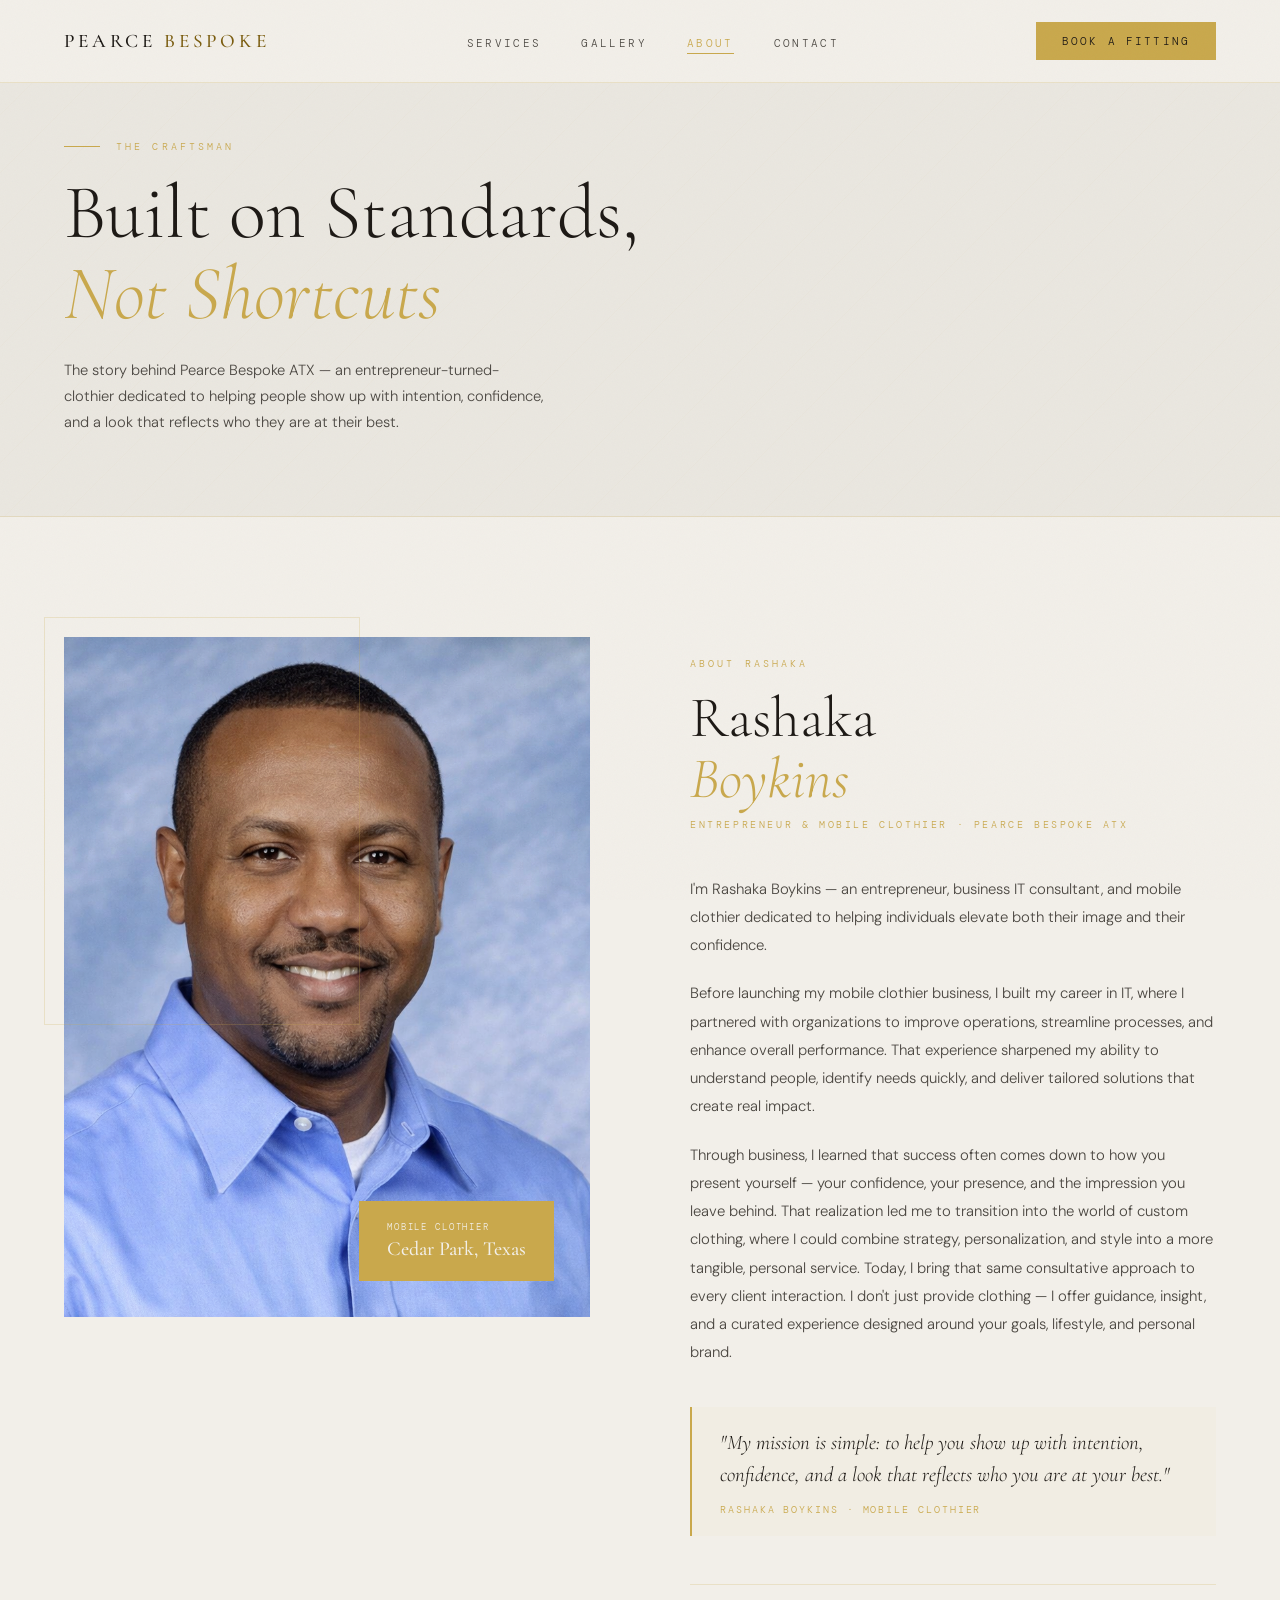
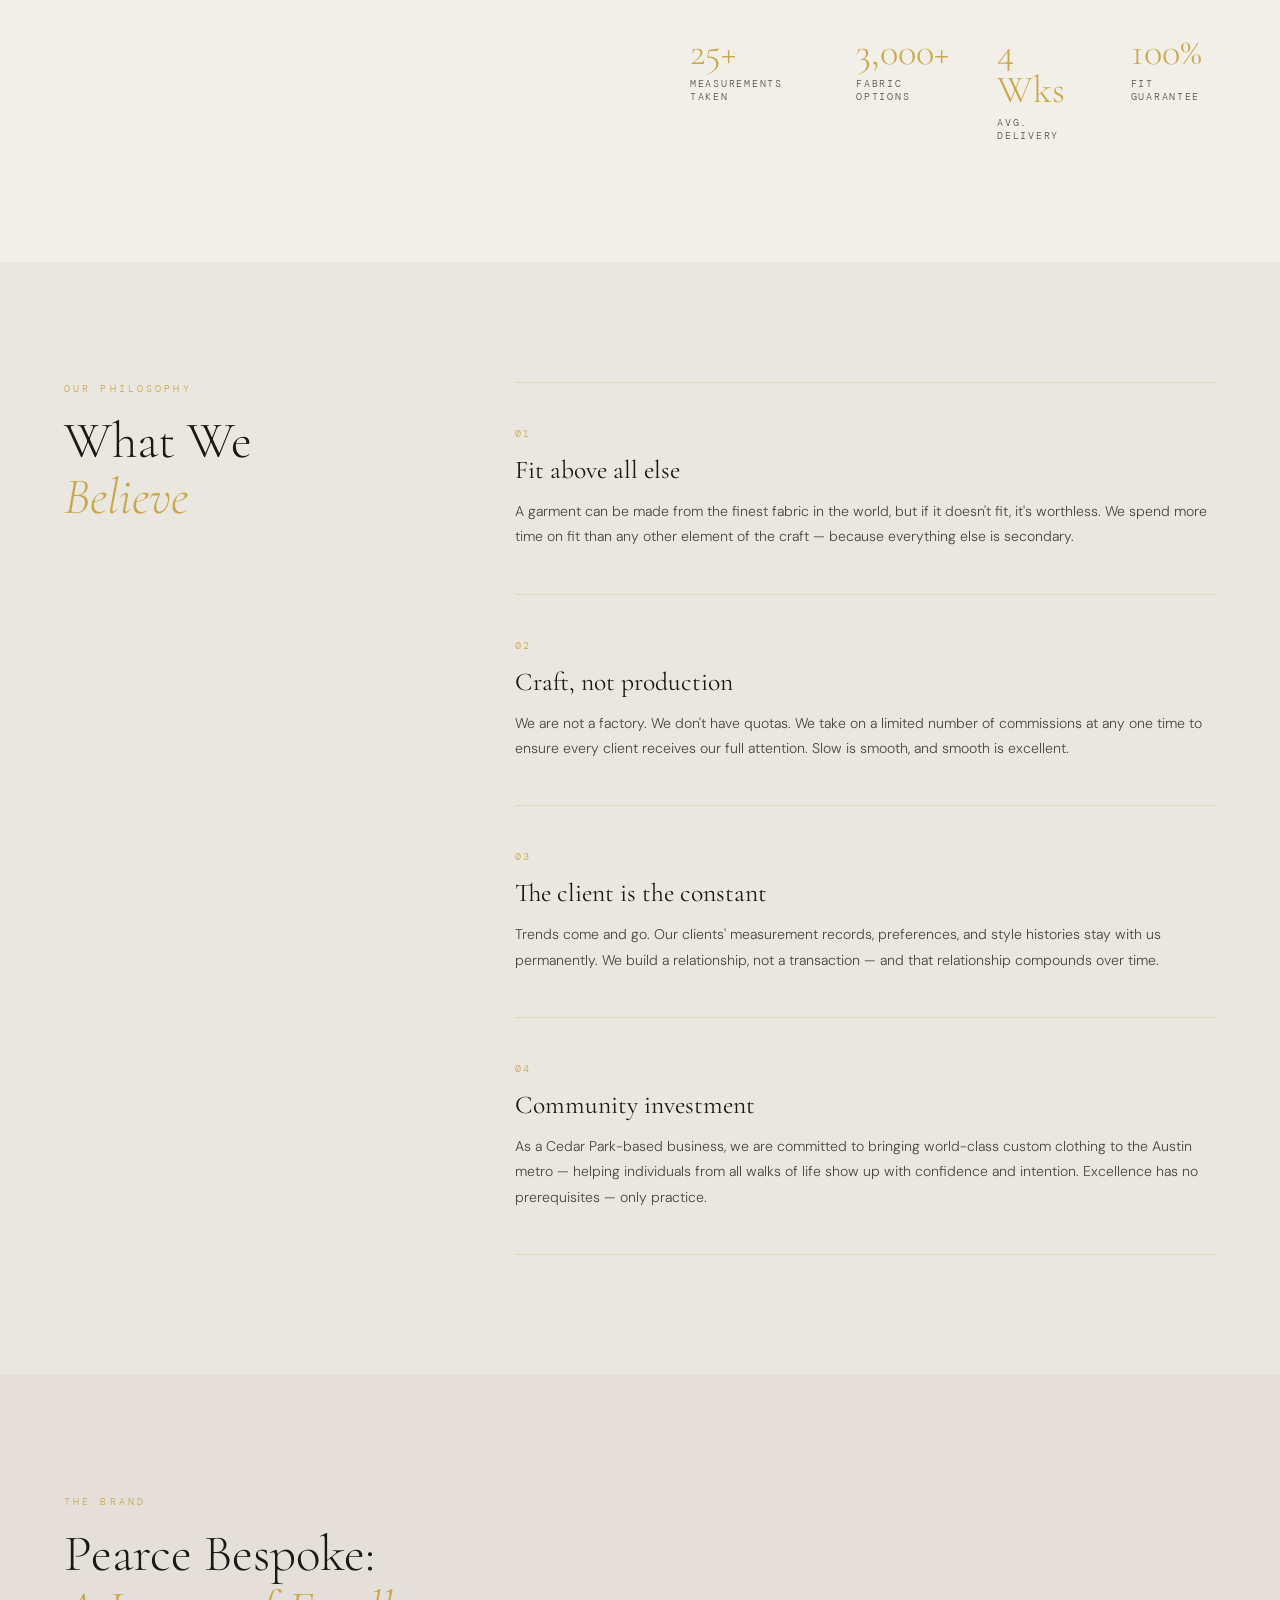
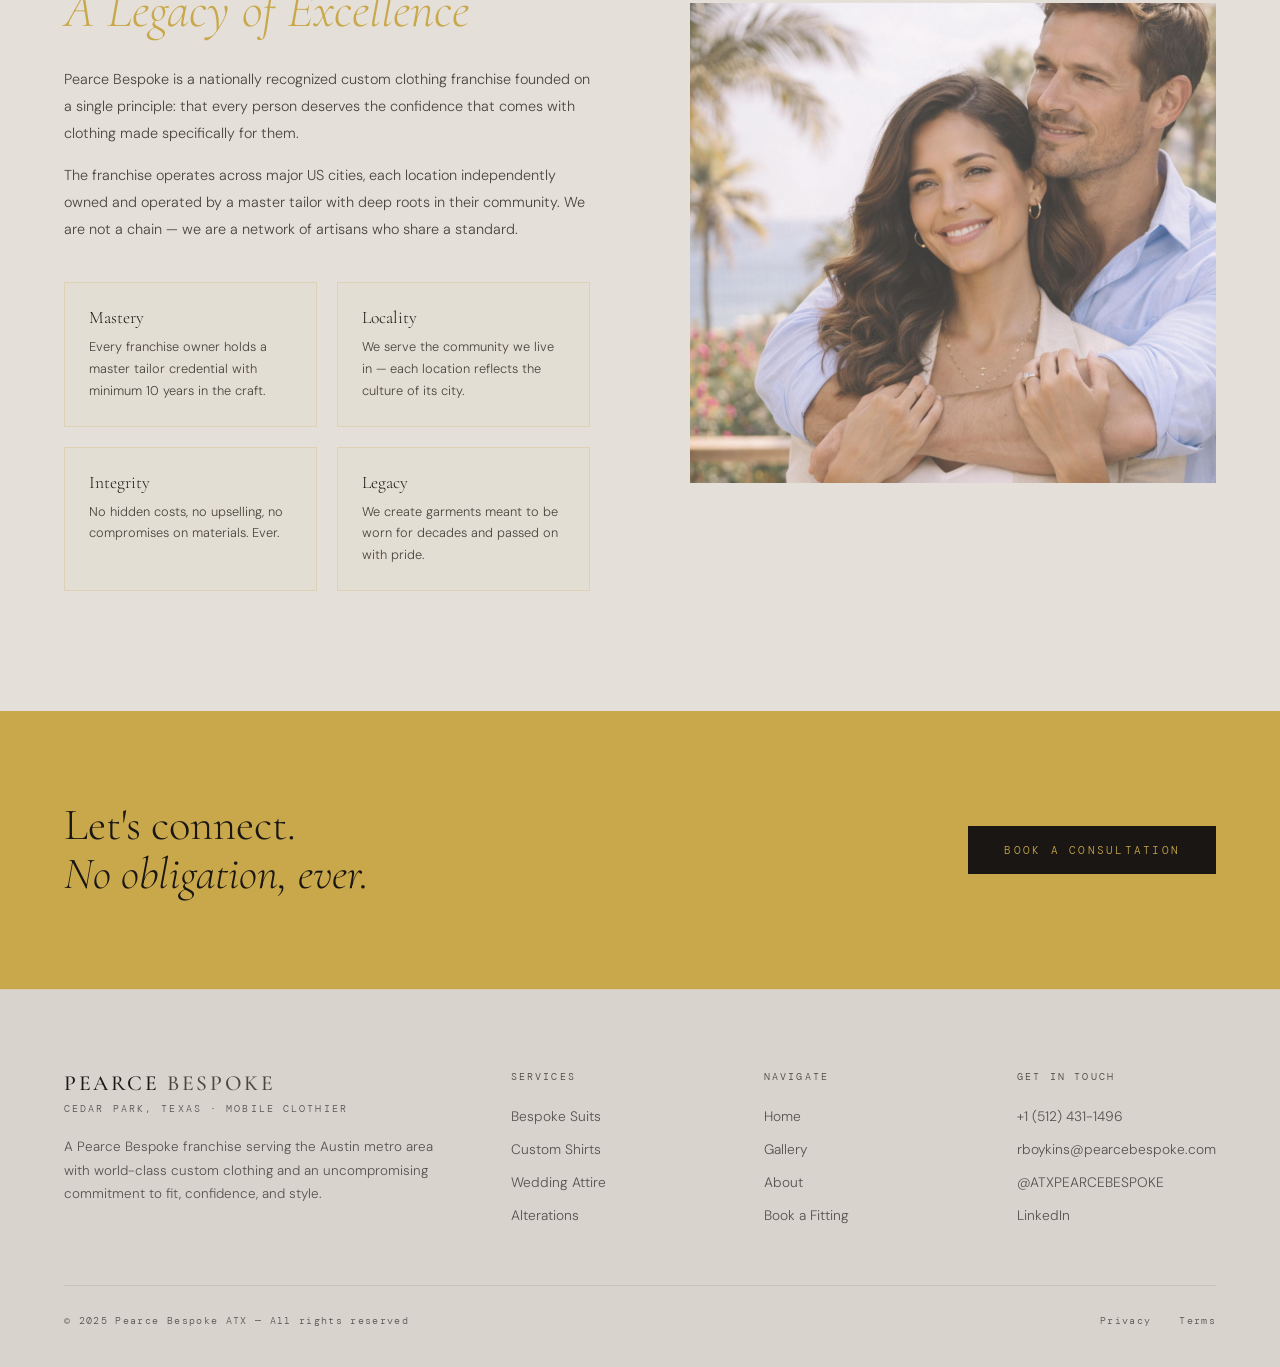
==== commit 538ff6ac: "Update avg delivery stat to 4 weeks on about page" ====
--- a/about.html
+++ b/about.html
@@ -45,8 +45,7 @@
 
   <link rel="preconnect" href="https://fonts.googleapis.com">
   <link rel="preconnect" href="https://fonts.gstatic.com" crossorigin>
-  <link rel="preload" as="style" href="https://fonts.googleapis.com/css2?family=Cormorant+Garamond:ital,wght@0,300;0,400;0,500;0,600;1,300;1,400;1,500&family=DM+Sans:wght@300;400;500&family=DM+Mono:wght@300;400&display=swap" onload="this.rel='stylesheet'">
-  <noscript><link rel="stylesheet" href="https://fonts.googleapis.com/css2?family=Cormorant+Garamond:ital,wght@0,300;0,400;0,500;0,600;1,300;1,400;1,500&family=DM+Sans:wght@300;400;500&family=DM+Mono:wght@300;400&display=swap"></noscript>
+  <link rel="stylesheet" href="https://fonts.googleapis.com/css2?family=Cormorant+Garamond:ital,wght@0,300;0,400;0,500;0,600;1,300;1,400;1,500&family=DM+Sans:wght@300;400;500&family=DM+Mono:wght@300;400&display=swap">
   <link rel="stylesheet" href="styles.css" />
   <style>
     /* OWNER INTRO */
@@ -376,7 +375,7 @@
       <div class="owner-stats reveal">
         <div class="o-stat"><span class="o-stat-num">25+</span><span class="o-stat-label">Measurements Taken</span></div>
         <div class="o-stat"><span class="o-stat-num">3,000+</span><span class="o-stat-label">Fabric Options</span></div>
-        <div class="o-stat"><span class="o-stat-num">3–4 Wks</span><span class="o-stat-label">Avg. Delivery</span></div>
+        <div class="o-stat"><span class="o-stat-num">4 Wks</span><span class="o-stat-label">Avg. Delivery</span></div>
         <div class="o-stat"><span class="o-stat-num">100%</span><span class="o-stat-label">Fit Guarantee</span></div>
       </div>
     </div>
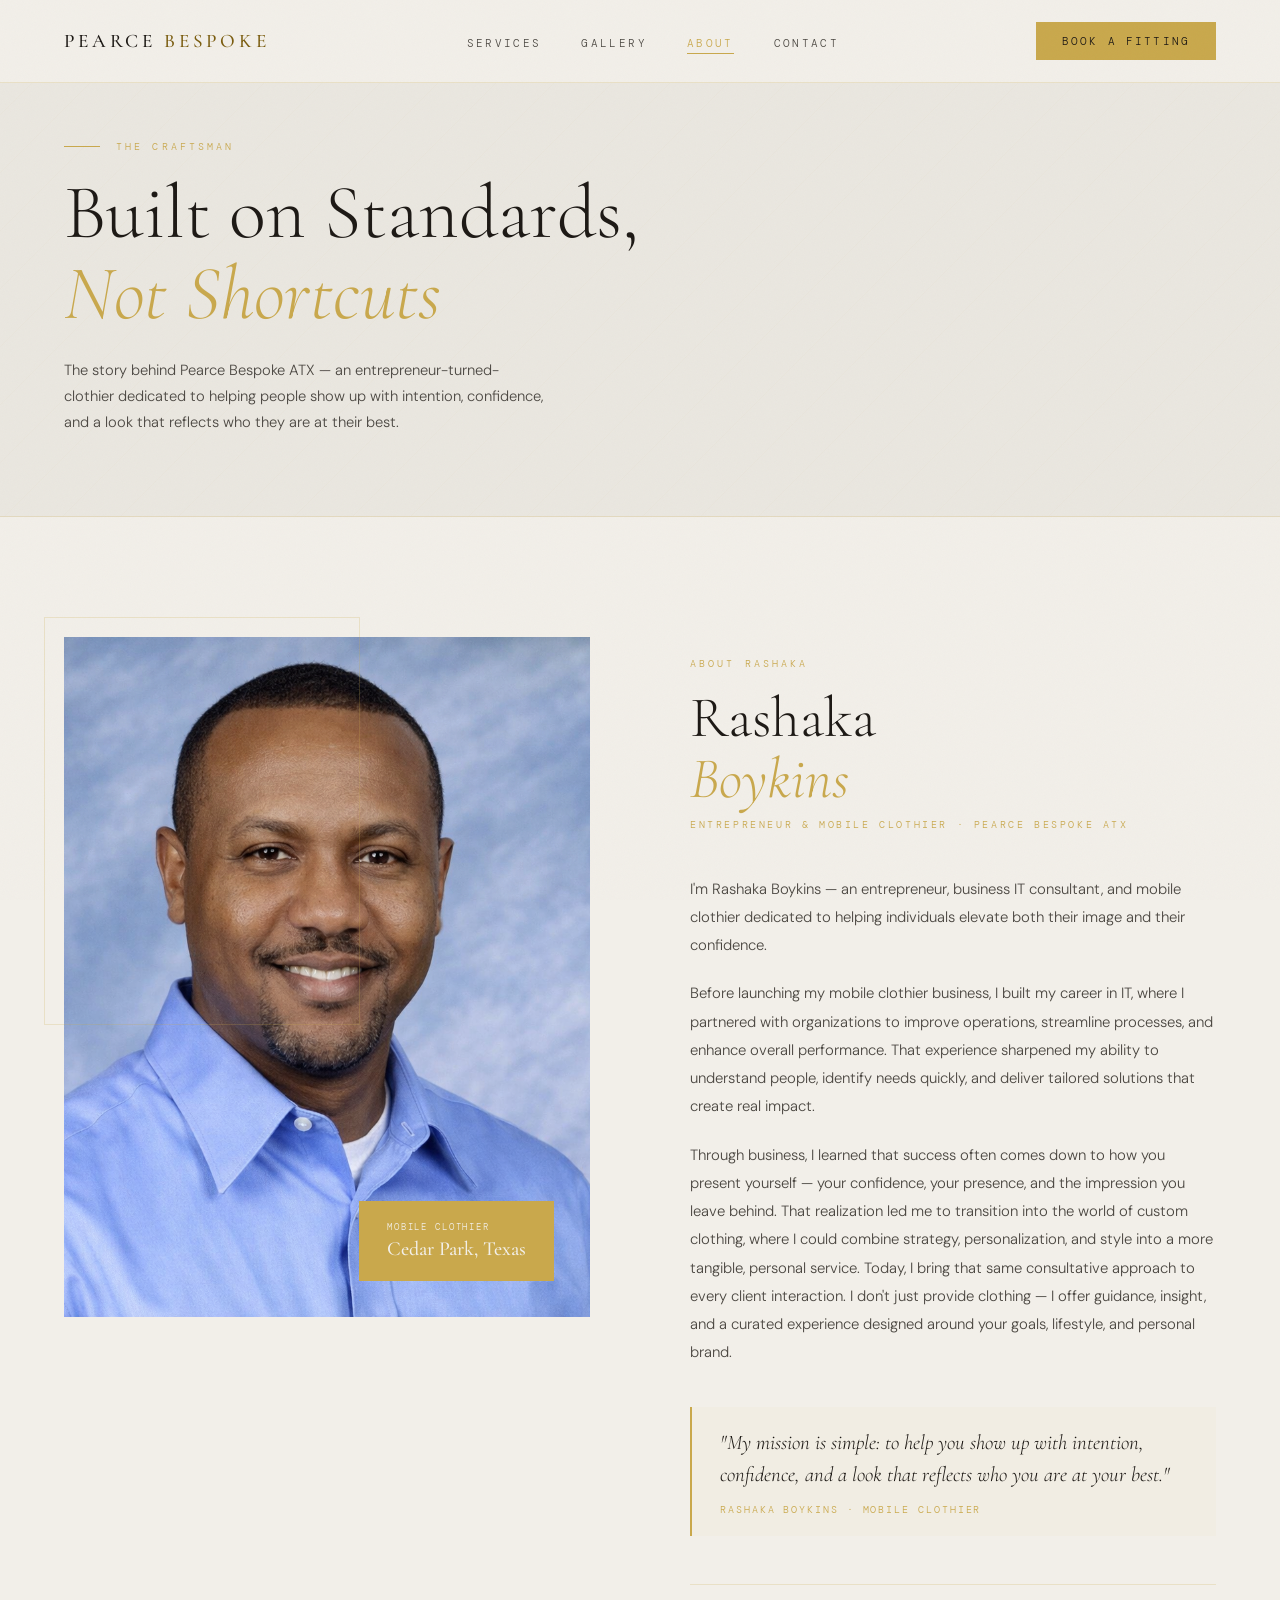
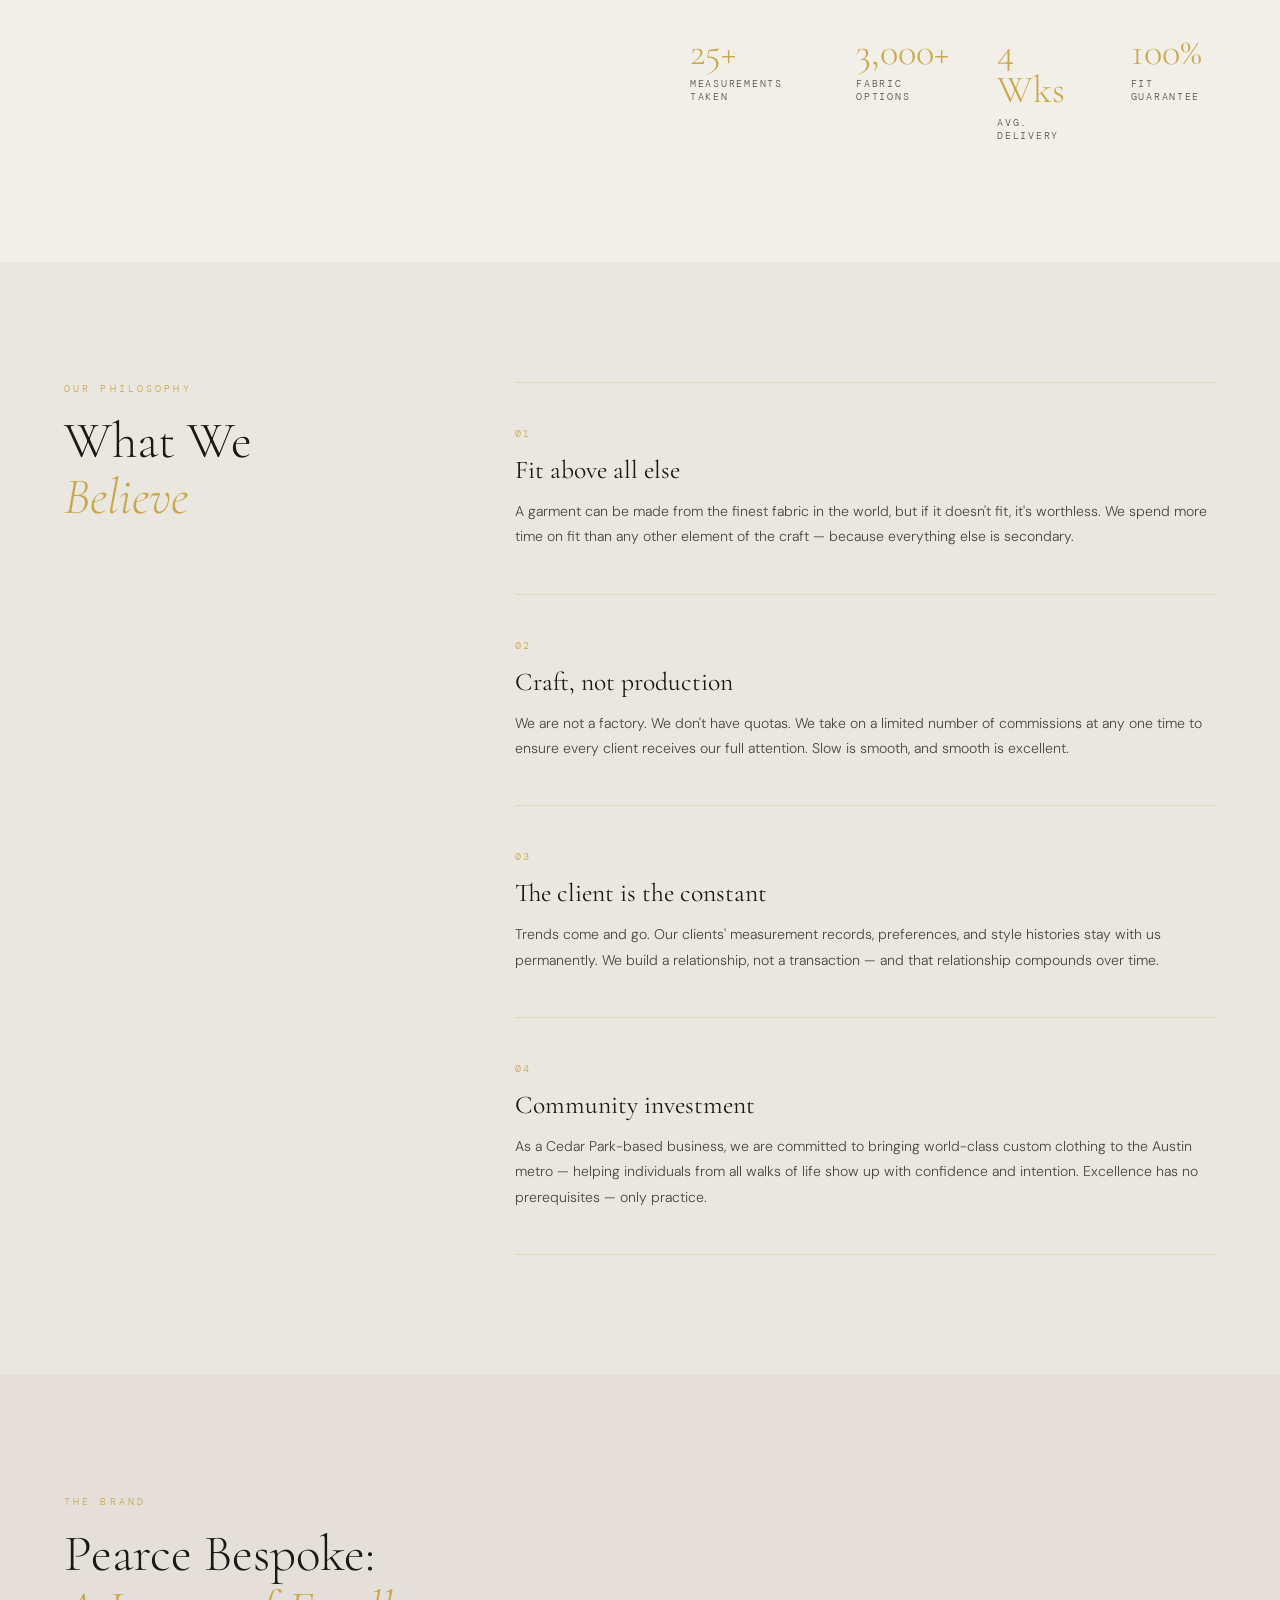
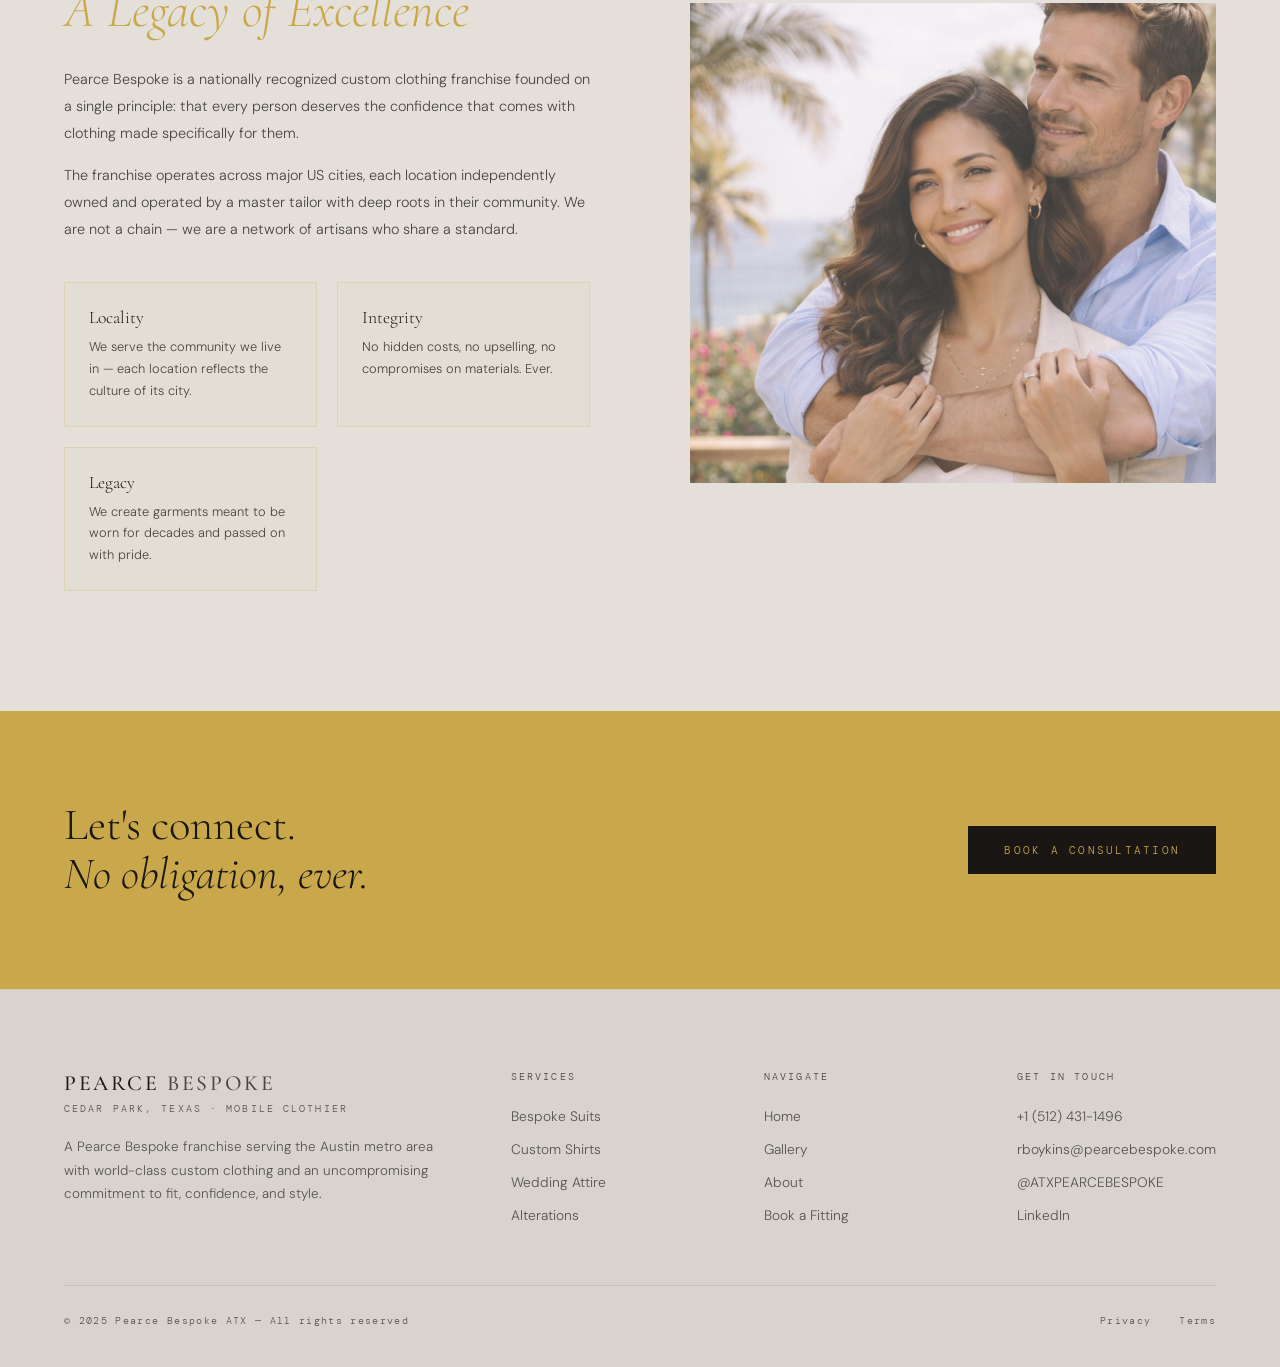
==== commit c403f7cb: "Remove 'Mastery' brand value from About page Client requested removal of the franchise master tailor" ====
--- a/about.html
+++ b/about.html
@@ -45,7 +45,7 @@
 
   <link rel="preconnect" href="https://fonts.googleapis.com">
   <link rel="preconnect" href="https://fonts.gstatic.com" crossorigin>
-  <link rel="stylesheet" href="https://fonts.googleapis.com/css2?family=Cormorant+Garamond:ital,wght@0,300;0,400;0,500;0,600;1,300;1,400;1,500&family=DM+Sans:wght@300;400;500&family=DM+Mono:wght@300;400&display=swap">
+  <link rel="preload" as="style" href="https://fonts.googleapis.com/css2?family=Cormorant+Garamond:ital,wght@0,300;0,400;0,500;0,600;1,300;1,400;1,500&family=DM+Sans:wght@300;400;500&family=DM+Mono:wght@300;400&display=optional" onload="this.onload=null;this.rel='stylesheet'"><noscript><link rel="stylesheet" href="https://fonts.googleapis.com/css2?family=Cormorant+Garamond:ital,wght@0,300;0,400;0,500;0,600;1,300;1,400;1,500&family=DM+Sans:wght@300;400;500&family=DM+Mono:wght@300;400&display=optional"></noscript>
   <link rel="stylesheet" href="styles.css" />
   <style>
     /* OWNER INTRO */
@@ -423,10 +423,6 @@
       <p class="reveal">Pearce Bespoke is a nationally recognized custom clothing franchise founded on a single principle: that every person deserves the confidence that comes with clothing made specifically for them.</p>
       <p class="reveal">The franchise operates across major US cities, each location independently owned and operated by a master tailor with deep roots in their community. We are not a chain — we are a network of artisans who share a standard.</p>
       <div class="brand-values reveal">
-        <div class="brand-val">
-          <div class="brand-val-title">Mastery</div>
-          <div class="brand-val-body">Every franchise owner holds a master tailor credential with minimum 10 years in the craft.</div>
-        </div>
         <div class="brand-val">
           <div class="brand-val-title">Locality</div>
           <div class="brand-val-body">We serve the community we live in — each location reflects the culture of its city.</div>
